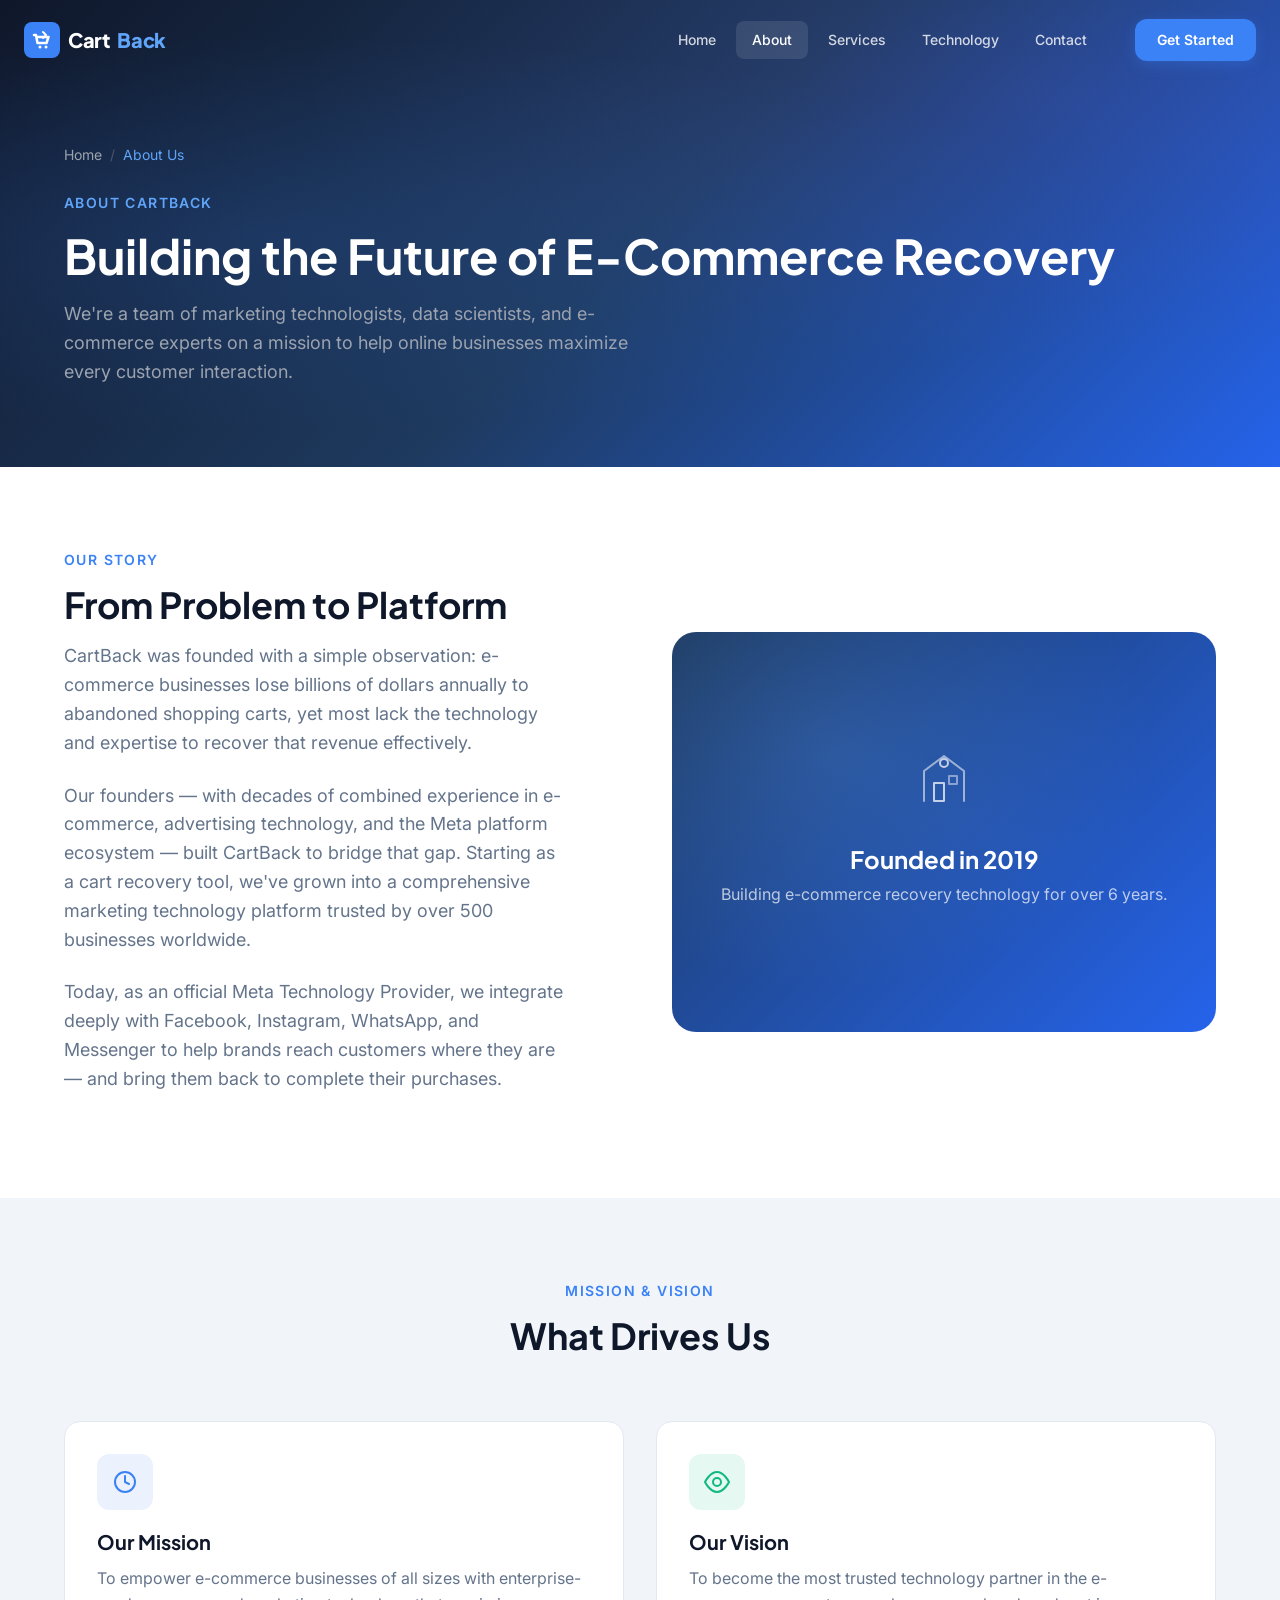
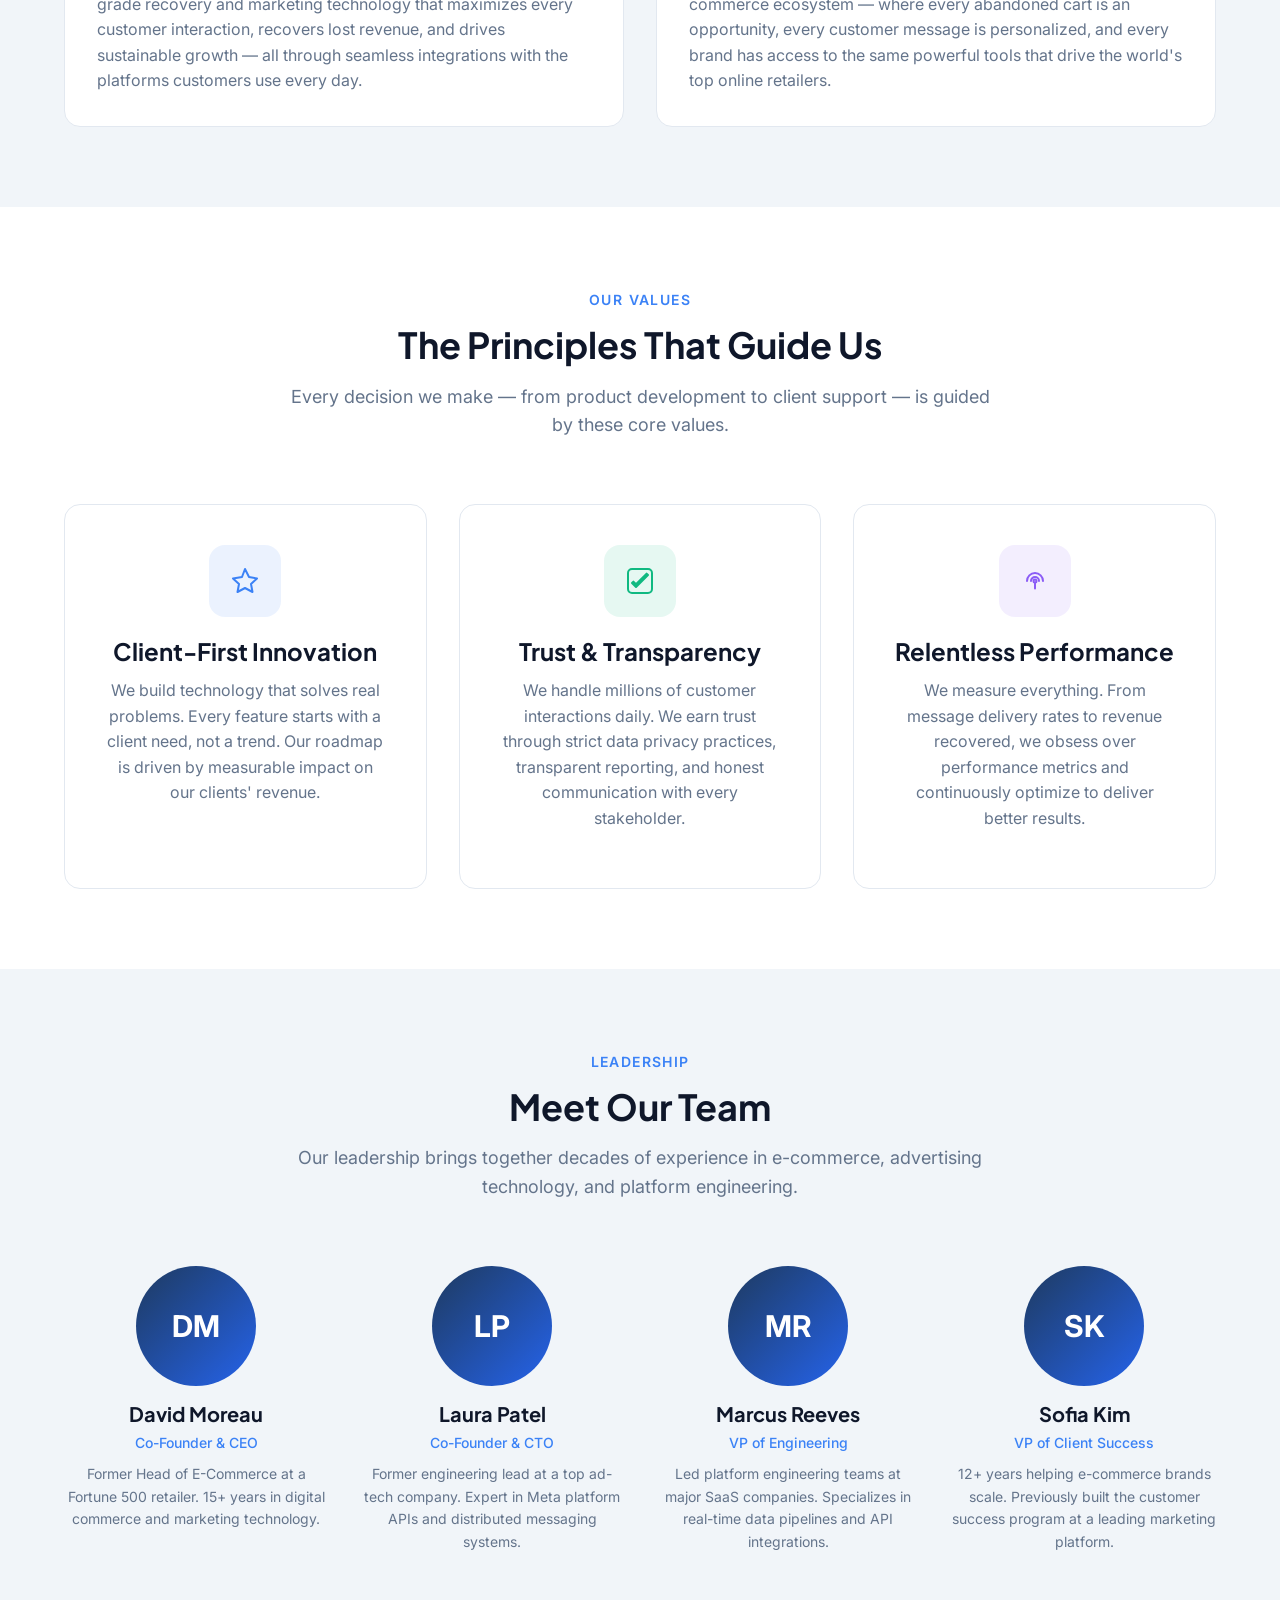
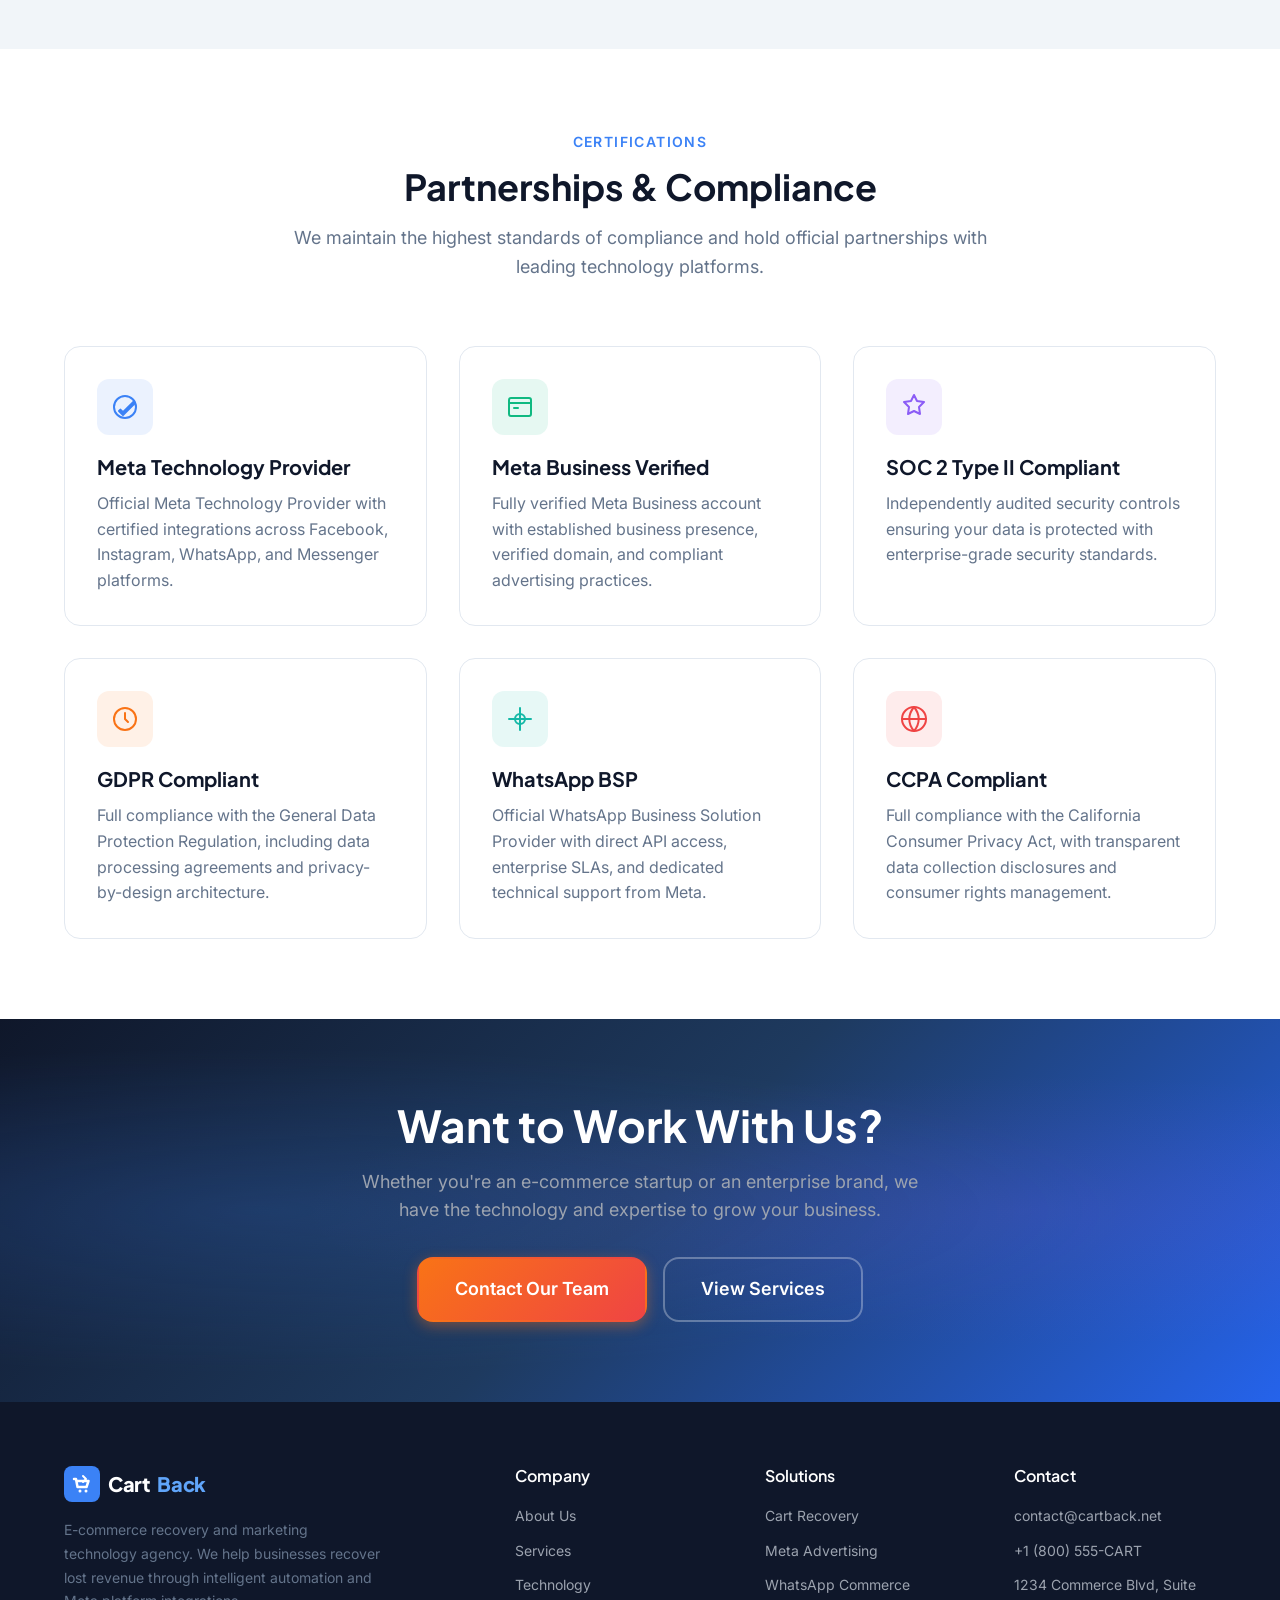
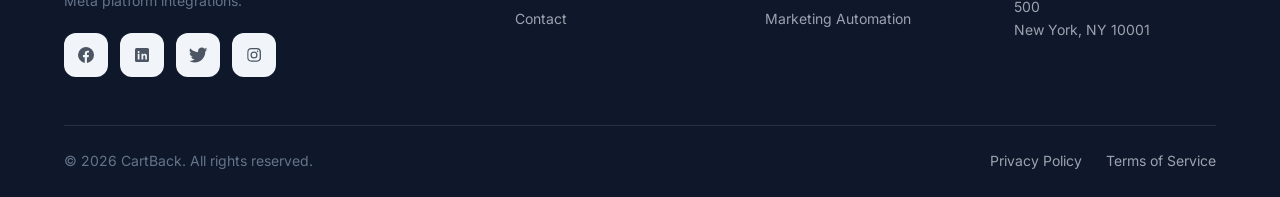
==== about.html @ 98583b8e "Initial commit: CartBack.net professional website Complete multi-page website built for Meta Busines" ====
<!DOCTYPE html>
<html lang="en">
<head>
  <meta charset="UTF-8">
  <meta name="viewport" content="width=device-width, initial-scale=1.0">
  <meta name="description" content="About CartBack — Learn about our mission, team, and values. We're a marketing technology agency dedicated to helping e-commerce businesses recover lost revenue and grow.">
  <meta name="keywords" content="CartBack, about us, e-commerce agency, marketing technology, company, team">
  <meta name="author" content="CartBack">

  <meta property="og:title" content="About CartBack — Our Mission & Team">
  <meta property="og:description" content="Learn about CartBack's mission to help e-commerce businesses recover lost revenue through intelligent technology.">
  <meta property="og:type" content="website">
  <meta property="og:url" content="https://cartback.net/about.html">

  <title>About Us — CartBack</title>

  <link rel="preconnect" href="https://fonts.googleapis.com">
  <link rel="preconnect" href="https://fonts.gstatic.com" crossorigin>
  <link href="https://fonts.googleapis.com/css2?family=Inter:wght@400;500;600;700;800&family=Plus+Jakarta+Sans:wght@600;700;800&display=swap" rel="stylesheet">
  <link rel="stylesheet" href="css/style.css">
</head>
<body>

  <!-- Header -->
  <header class="header" role="banner">
    <div class="header-inner">
      <a href="index.html" class="logo" aria-label="CartBack Home">
        <svg viewBox="0 0 36 36" fill="none" xmlns="http://www.w3.org/2000/svg">
          <rect width="36" height="36" rx="8" fill="#3b82f6"/>
          <path d="M10 13h2l1.5 8h9l2-6H14" stroke="#fff" stroke-width="2.5" stroke-linecap="round" stroke-linejoin="round"/>
          <circle cx="16" cy="25" r="1.5" fill="#fff"/>
          <circle cx="22" cy="25" r="1.5" fill="#fff"/>
          <path d="M19 10l3 3-3 3" stroke="#fff" stroke-width="2" stroke-linecap="round" stroke-linejoin="round"/>
        </svg>
        Cart<span class="highlight">Back</span>
      </a>
      <nav class="nav" role="navigation" aria-label="Main navigation">
        <div class="nav-links">
          <a href="index.html">Home</a>
          <a href="about.html" class="active">About</a>
          <a href="services.html">Services</a>
          <a href="technology.html">Technology</a>
          <a href="contact.html">Contact</a>
        </div>
        <div class="nav-cta">
          <a href="contact.html" class="btn btn-accent btn-sm">Get Started</a>
        </div>
      </nav>
      <button class="mobile-toggle" aria-label="Toggle menu" aria-expanded="false">
        <span></span><span></span><span></span>
      </button>
    </div>
    <div class="mobile-menu" role="navigation" aria-label="Mobile navigation">
      <a href="index.html">Home</a>
      <a href="about.html">About</a>
      <a href="services.html">Services</a>
      <a href="technology.html">Technology</a>
      <a href="contact.html">Contact</a>
      <a href="contact.html" class="btn btn-accent">Get Started</a>
    </div>
  </header>

  <!-- Page Hero -->
  <section class="page-hero">
    <div class="container">
      <div class="breadcrumb">
        <a href="index.html">Home</a>
        <span class="separator">/</span>
        <span class="current">About Us</span>
      </div>
      <span class="label">About CartBack</span>
      <h1>Building the Future of E-Commerce Recovery</h1>
      <p>We're a team of marketing technologists, data scientists, and e-commerce experts on a mission to help online businesses maximize every customer interaction.</p>
    </div>
  </section>

  <!-- Our Story -->
  <section class="section">
    <div class="container">
      <div class="feature-grid">
        <div class="feature-content fade-in-left">
          <span class="label">Our Story</span>
          <h2>From Problem to Platform</h2>
          <p>CartBack was founded with a simple observation: e-commerce businesses lose billions of dollars annually to abandoned shopping carts, yet most lack the technology and expertise to recover that revenue effectively.</p>
          <p>Our founders — with decades of combined experience in e-commerce, advertising technology, and the Meta platform ecosystem — built CartBack to bridge that gap. Starting as a cart recovery tool, we've grown into a comprehensive marketing technology platform trusted by over 500 businesses worldwide.</p>
          <p>Today, as an official Meta Technology Provider, we integrate deeply with Facebook, Instagram, WhatsApp, and Messenger to help brands reach customers where they are — and bring them back to complete their purchases.</p>
        </div>
        <div class="feature-image fade-in-right">
          <div class="feature-image-content">
            <svg viewBox="0 0 80 80" fill="none" stroke="currentColor" stroke-width="2" stroke-linecap="round" stroke-linejoin="round">
              <path d="M20 60V30l20-15 20 15v30" stroke="rgba(255,255,255,0.6)"/>
              <rect x="30" y="42" width="10" height="18" stroke="rgba(255,255,255,0.8)"/>
              <rect x="45" y="35" width="8" height="8" stroke="rgba(255,255,255,0.5)"/>
              <circle cx="40" cy="22" r="4" stroke="rgba(255,255,255,0.8)"/>
            </svg>
            <h3>Founded in 2019</h3>
            <p>Building e-commerce recovery technology for over 6 years.</p>
          </div>
        </div>
      </div>
    </div>
  </section>

  <!-- Mission & Vision -->
  <section class="section section-alt">
    <div class="container">
      <div class="section-header fade-in">
        <span class="label">Mission &amp; Vision</span>
        <h2>What Drives Us</h2>
      </div>
      <div class="grid grid-2">
        <div class="card fade-in">
          <div class="card-icon">
            <svg viewBox="0 0 28 28" fill="none" stroke="currentColor" stroke-width="2" stroke-linecap="round" stroke-linejoin="round"><circle cx="14" cy="14" r="10"/><path d="M14 8v6l4 2"/></svg>
          </div>
          <h3>Our Mission</h3>
          <p>To empower e-commerce businesses of all sizes with enterprise-grade recovery and marketing technology that maximizes every customer interaction, recovers lost revenue, and drives sustainable growth — all through seamless integrations with the platforms customers use every day.</p>
        </div>
        <div class="card fade-in">
          <div class="card-icon green">
            <svg viewBox="0 0 28 28" fill="none" stroke="currentColor" stroke-width="2" stroke-linecap="round" stroke-linejoin="round"><path d="M2 14s5-10 12-10 12 10 12 10-5 10-12 10S2 14 2 14z"/><circle cx="14" cy="14" r="4"/></svg>
          </div>
          <h3>Our Vision</h3>
          <p>To become the most trusted technology partner in the e-commerce ecosystem — where every abandoned cart is an opportunity, every customer message is personalized, and every brand has access to the same powerful tools that drive the world's top online retailers.</p>
        </div>
      </div>
    </div>
  </section>

  <!-- Our Values -->
  <section class="section">
    <div class="container">
      <div class="section-header fade-in">
        <span class="label">Our Values</span>
        <h2>The Principles That Guide Us</h2>
        <p>Every decision we make — from product development to client support — is guided by these core values.</p>
      </div>
      <div class="values-grid">
        <div class="value-card fade-in">
          <div class="value-icon blue">
            <svg width="32" height="32" viewBox="0 0 32 32" fill="none" stroke="currentColor" stroke-width="2" stroke-linecap="round" stroke-linejoin="round"><path d="M16 4l4 8 8 1.5-6 5.5 1.5 8L16 23l-7.5 4 1.5-8-6-5.5L13 12z"/></svg>
          </div>
          <h3>Client-First Innovation</h3>
          <p>We build technology that solves real problems. Every feature starts with a client need, not a trend. Our roadmap is driven by measurable impact on our clients' revenue.</p>
        </div>
        <div class="value-card fade-in">
          <div class="value-icon green">
            <svg width="32" height="32" viewBox="0 0 32 32" fill="none" stroke="currentColor" stroke-width="2" stroke-linecap="round" stroke-linejoin="round"><path d="M12 22l-4-4 1.4-1.4L12 19.2 22.6 8.6 24 10z"/><rect x="4" y="4" width="24" height="24" rx="4"/></svg>
          </div>
          <h3>Trust &amp; Transparency</h3>
          <p>We handle millions of customer interactions daily. We earn trust through strict data privacy practices, transparent reporting, and honest communication with every stakeholder.</p>
        </div>
        <div class="value-card fade-in">
          <div class="value-icon purple">
            <svg width="32" height="32" viewBox="0 0 32 32" fill="none" stroke="currentColor" stroke-width="2" stroke-linecap="round" stroke-linejoin="round"><path d="M8 16c0-4.4 3.6-8 8-8s8 3.6 8 8"/><path d="M12 16c0-2.2 1.8-4 4-4s4 1.8 4 4"/><circle cx="16" cy="16" r="1.5"/><path d="M16 17.5v6"/></svg>
          </div>
          <h3>Relentless Performance</h3>
          <p>We measure everything. From message delivery rates to revenue recovered, we obsess over performance metrics and continuously optimize to deliver better results.</p>
        </div>
      </div>
    </div>
  </section>

  <!-- Leadership Team -->
  <section class="section section-alt">
    <div class="container">
      <div class="section-header fade-in">
        <span class="label">Leadership</span>
        <h2>Meet Our Team</h2>
        <p>Our leadership brings together decades of experience in e-commerce, advertising technology, and platform engineering.</p>
      </div>
      <div class="team-grid">
        <div class="team-member fade-in">
          <div class="team-avatar">DM</div>
          <h4>David Moreau</h4>
          <span class="role">Co-Founder &amp; CEO</span>
          <p>Former Head of E-Commerce at a Fortune 500 retailer. 15+ years in digital commerce and marketing technology.</p>
        </div>
        <div class="team-member fade-in">
          <div class="team-avatar">LP</div>
          <h4>Laura Patel</h4>
          <span class="role">Co-Founder &amp; CTO</span>
          <p>Former engineering lead at a top ad-tech company. Expert in Meta platform APIs and distributed messaging systems.</p>
        </div>
        <div class="team-member fade-in">
          <div class="team-avatar">MR</div>
          <h4>Marcus Reeves</h4>
          <span class="role">VP of Engineering</span>
          <p>Led platform engineering teams at major SaaS companies. Specializes in real-time data pipelines and API integrations.</p>
        </div>
        <div class="team-member fade-in">
          <div class="team-avatar">SK</div>
          <h4>Sofia Kim</h4>
          <span class="role">VP of Client Success</span>
          <p>12+ years helping e-commerce brands scale. Previously built the customer success program at a leading marketing platform.</p>
        </div>
      </div>
    </div>
  </section>

  <!-- Certifications & Partnerships -->
  <section class="section">
    <div class="container">
      <div class="section-header fade-in">
        <span class="label">Certifications</span>
        <h2>Partnerships &amp; Compliance</h2>
        <p>We maintain the highest standards of compliance and hold official partnerships with leading technology platforms.</p>
      </div>
      <div class="grid grid-3">
        <div class="card fade-in">
          <div class="card-icon">
            <svg viewBox="0 0 28 28" fill="none" stroke="currentColor" stroke-width="2" stroke-linecap="round" stroke-linejoin="round"><path d="M12 22l-4-4 1.4-1.4L12 19.2 22.6 8.6 24 10z"/><circle cx="14" cy="14" r="11"/></svg>
          </div>
          <h3>Meta Technology Provider</h3>
          <p>Official Meta Technology Provider with certified integrations across Facebook, Instagram, WhatsApp, and Messenger platforms.</p>
        </div>
        <div class="card fade-in">
          <div class="card-icon green">
            <svg viewBox="0 0 28 28" fill="none" stroke="currentColor" stroke-width="2" stroke-linecap="round" stroke-linejoin="round"><rect x="3" y="5" width="22" height="18" rx="2"/><path d="M3 10h22"/><path d="M8 15h4"/></svg>
          </div>
          <h3>Meta Business Verified</h3>
          <p>Fully verified Meta Business account with established business presence, verified domain, and compliant advertising practices.</p>
        </div>
        <div class="card fade-in">
          <div class="card-icon purple">
            <svg viewBox="0 0 28 28" fill="none" stroke="currentColor" stroke-width="2" stroke-linecap="round" stroke-linejoin="round"><path d="M14 2l3 6 7 1-5 5 1 7-6-3-6 3 1-7-5-5 7-1z"/></svg>
          </div>
          <h3>SOC 2 Type II Compliant</h3>
          <p>Independently audited security controls ensuring your data is protected with enterprise-grade security standards.</p>
        </div>
        <div class="card fade-in">
          <div class="card-icon orange">
            <svg viewBox="0 0 28 28" fill="none" stroke="currentColor" stroke-width="2" stroke-linecap="round" stroke-linejoin="round"><circle cx="14" cy="14" r="11"/><path d="M14 8v6l3 3"/></svg>
          </div>
          <h3>GDPR Compliant</h3>
          <p>Full compliance with the General Data Protection Regulation, including data processing agreements and privacy-by-design architecture.</p>
        </div>
        <div class="card fade-in">
          <div class="card-icon teal">
            <svg viewBox="0 0 28 28" fill="none" stroke="currentColor" stroke-width="2" stroke-linecap="round" stroke-linejoin="round"><path d="M14 3v22"/><path d="M3 14h22"/><circle cx="14" cy="14" r="5"/></svg>
          </div>
          <h3>WhatsApp BSP</h3>
          <p>Official WhatsApp Business Solution Provider with direct API access, enterprise SLAs, and dedicated technical support from Meta.</p>
        </div>
        <div class="card fade-in">
          <div class="card-icon red">
            <svg viewBox="0 0 28 28" fill="none" stroke="currentColor" stroke-width="2" stroke-linecap="round" stroke-linejoin="round"><path d="M14 2C7.37 2 2 7.37 2 14s5.37 12 12 12 12-5.37 12-12S20.63 2 14 2z"/><path d="M2 14h24"/><path d="M14 2c3 3.5 4.7 7.6 4.7 12S17 22.5 14 26c-3-3.5-4.7-7.6-4.7-12S11 5.5 14 2z"/></svg>
          </div>
          <h3>CCPA Compliant</h3>
          <p>Full compliance with the California Consumer Privacy Act, with transparent data collection disclosures and consumer rights management.</p>
        </div>
      </div>
    </div>
  </section>

  <!-- CTA -->
  <section class="cta-section">
    <div class="container">
      <div class="cta-content fade-in">
        <h2>Want to Work With Us?</h2>
        <p>Whether you're an e-commerce startup or an enterprise brand, we have the technology and expertise to grow your business.</p>
        <div class="cta-buttons">
          <a href="contact.html" class="btn btn-cta btn-lg">Contact Our Team</a>
          <a href="services.html" class="btn btn-outline btn-lg">View Services</a>
        </div>
      </div>
    </div>
  </section>

  <!-- Footer -->
  <footer class="footer" role="contentinfo">
    <div class="container">
      <div class="footer-grid">
        <div class="footer-brand">
          <a href="index.html" class="logo">
            <svg viewBox="0 0 36 36" fill="none"><rect width="36" height="36" rx="8" fill="#3b82f6"/><path d="M10 13h2l1.5 8h9l2-6H14" stroke="#fff" stroke-width="2.5" stroke-linecap="round" stroke-linejoin="round"/><circle cx="16" cy="25" r="1.5" fill="#fff"/><circle cx="22" cy="25" r="1.5" fill="#fff"/><path d="M19 10l3 3-3 3" stroke="#fff" stroke-width="2" stroke-linecap="round" stroke-linejoin="round"/></svg>
            Cart<span class="highlight">Back</span>
          </a>
          <p>E-commerce recovery and marketing technology agency. We help businesses recover lost revenue through intelligent automation and Meta platform integrations.</p>
          <div class="social-links">
            <a href="#" class="social-link" aria-label="Facebook"><svg viewBox="0 0 20 20" fill="currentColor"><path d="M18 10a8 8 0 10-9.25 7.9v-5.59H6.96V10h1.79V8.41c0-1.77 1.05-2.74 2.66-2.74.77 0 1.58.14 1.58.14v1.74h-.89c-.88 0-1.15.54-1.15 1.1V10h1.96l-.31 2.31h-1.65v5.59A8 8 0 0018 10z"/></svg></a>
            <a href="#" class="social-link" aria-label="LinkedIn"><svg viewBox="0 0 20 20" fill="currentColor"><path d="M15.5 3h-11A1.5 1.5 0 003 4.5v11A1.5 1.5 0 004.5 17h11a1.5 1.5 0 001.5-1.5v-11A1.5 1.5 0 0015.5 3zM7.5 14.5H5.75V8.75H7.5v5.75zM6.625 7.875a1 1 0 110-2 1 1 0 010 2zm8.375 6.625H13.25v-2.8c0-.67-.013-1.53-.938-1.53-.938 0-1.08.73-1.08 1.48v2.85H9.5V8.75h1.67v.79h.023c.233-.44.8-.9 1.645-.9 1.76 0 2.085 1.16 2.085 2.66v3.2z"/></svg></a>
            <a href="#" class="social-link" aria-label="Twitter"><svg viewBox="0 0 20 20" fill="currentColor"><path d="M17.316 6.246c.008.162.008.326.008.488 0 4.99-3.797 10.742-10.742 10.742A10.68 10.68 0 011 15.837a7.82 7.82 0 00.912.047 7.57 7.57 0 004.69-1.615 3.784 3.784 0 01-3.532-2.622 4.77 4.77 0 00.713.058 3.99 3.99 0 00.994-.129A3.78 3.78 0 011.74 7.86v-.047a3.8 3.8 0 001.71.476A3.784 3.784 0 012.28 3.24a10.733 10.733 0 007.789 3.95 4.264 4.264 0 01-.098-.866 3.78 3.78 0 016.54-2.584 7.44 7.44 0 002.396-.916 3.77 3.77 0 01-1.662 2.088 7.57 7.57 0 002.17-.586 8.12 8.12 0 01-1.888 1.953z"/></svg></a>
            <a href="#" class="social-link" aria-label="Instagram"><svg viewBox="0 0 20 20" fill="currentColor"><path d="M10 6.5a3.5 3.5 0 100 7 3.5 3.5 0 000-7zm0 5.77A2.27 2.27 0 1112.27 10 2.27 2.27 0 0110 12.27zm4.45-5.91a.82.82 0 11-.82-.82.82.82 0 01.82.82zM16.94 7a4.07 4.07 0 00-1.04-2.9A4.1 4.1 0 0013 3.06c-1.14-.065-4.56-.065-5.7 0A4.09 4.09 0 004.4 4.1 4.09 4.09 0 003.36 7c-.065 1.14-.065 4.56 0 5.7a4.07 4.07 0 001.04 2.9 4.11 4.11 0 002.9 1.04c1.14.065 4.56.065 5.7 0a4.07 4.07 0 002.9-1.04A4.1 4.1 0 0016.94 12.7c.065-1.14.065-4.56 0-5.7zM15.36 13.93a2.31 2.31 0 01-1.3 1.3c-.9.36-3.04.27-4.04.27s-3.14.08-4.04-.27a2.31 2.31 0 01-1.3-1.3c-.36-.9-.27-3.04-.27-4.04s-.08-3.14.27-4.04a2.31 2.31 0 011.3-1.3c.9-.36 3.04-.27 4.04-.27s3.14-.08 4.04.27a2.31 2.31 0 011.3 1.3c.36.9.27 3.04.27 4.04s.09 3.14-.27 4.04z"/></svg></a>
          </div>
        </div>
        <div class="footer-column">
          <h4>Company</h4>
          <div class="footer-links">
            <a href="about.html">About Us</a>
            <a href="services.html">Services</a>
            <a href="technology.html">Technology</a>
            <a href="contact.html">Contact</a>
          </div>
        </div>
        <div class="footer-column">
          <h4>Solutions</h4>
          <div class="footer-links">
            <a href="services.html">Cart Recovery</a>
            <a href="services.html">Meta Advertising</a>
            <a href="services.html">WhatsApp Commerce</a>
            <a href="services.html">Marketing Automation</a>
          </div>
        </div>
        <div class="footer-column">
          <h4>Contact</h4>
          <div class="footer-links">
            <a href="mailto:contact@cartback.net">contact@cartback.net</a>
            <a href="tel:+18005557278">+1 (800) 555-CART</a>
            <a>1234 Commerce Blvd, Suite 500<br>New York, NY 10001</a>
          </div>
        </div>
      </div>
      <div class="footer-bottom">
        <p>&copy; 2026 CartBack. All rights reserved.</p>
        <div class="footer-legal">
          <a href="privacy-policy.html">Privacy Policy</a>
          <a href="terms-of-service.html">Terms of Service</a>
        </div>
      </div>
    </div>
  </footer>

  <script src="js/main.js"></script>
</body>
</html>
---- css/style.css ----
/* ============================================
   CartBack.net — Design System & Styles
   ============================================ */

/* --- CSS Custom Properties --- */
:root {
  /* Colors */
  --color-primary: #1e3a5f;
  --color-primary-dark: #0f1f38;
  --color-primary-light: #2563eb;
  --color-accent: #3b82f6;
  --color-accent-light: #60a5fa;
  --color-secondary: #10b981;
  --color-secondary-dark: #059669;
  --color-cta: #f97316;
  --color-cta-hover: #ea580c;
  --color-dark: #0f172a;
  --color-dark-alt: #1e293b;
  --color-gray-900: #111827;
  --color-gray-800: #1f2937;
  --color-gray-700: #374151;
  --color-gray-600: #4b5563;
  --color-gray-500: #6b7280;
  --color-gray-400: #9ca3af;
  --color-gray-300: #d1d5db;
  --color-gray-200: #e5e7eb;
  --color-gray-100: #f3f4f6;
  --color-gray-50: #f9fafb;
  --color-white: #ffffff;
  --color-bg: #ffffff;
  --color-bg-alt: #f1f5f9;
  --color-bg-dark: #0f172a;
  --color-text: #1e293b;
  --color-text-light: #64748b;
  --color-text-white: #f8fafc;
  --color-border: #e2e8f0;

  /* Gradients */
  --gradient-primary: linear-gradient(135deg, #1e3a5f 0%, #2563eb 100%);
  --gradient-accent: linear-gradient(135deg, #3b82f6 0%, #8b5cf6 100%);
  --gradient-dark: linear-gradient(135deg, #0f172a 0%, #1e3a5f 100%);
  --gradient-cta: linear-gradient(135deg, #f97316 0%, #ef4444 100%);
  --gradient-hero: linear-gradient(135deg, #0f172a 0%, #1e3a5f 50%, #2563eb 100%);

  /* Typography */
  --font-primary: 'Inter', -apple-system, BlinkMacSystemFont, 'Segoe UI', sans-serif;
  --font-heading: 'Plus Jakarta Sans', 'Inter', -apple-system, sans-serif;
  --font-mono: 'JetBrains Mono', 'Fira Code', monospace;

  /* Font sizes */
  --text-xs: 0.75rem;
  --text-sm: 0.875rem;
  --text-base: 1rem;
  --text-lg: 1.125rem;
  --text-xl: 1.25rem;
  --text-2xl: 1.5rem;
  --text-3xl: 1.875rem;
  --text-4xl: 2.25rem;
  --text-5xl: 3rem;
  --text-6xl: 3.75rem;

  /* Spacing */
  --space-1: 0.25rem;
  --space-2: 0.5rem;
  --space-3: 0.75rem;
  --space-4: 1rem;
  --space-5: 1.25rem;
  --space-6: 1.5rem;
  --space-8: 2rem;
  --space-10: 2.5rem;
  --space-12: 3rem;
  --space-16: 4rem;
  --space-20: 5rem;
  --space-24: 6rem;

  /* Border Radius */
  --radius-sm: 0.375rem;
  --radius-md: 0.5rem;
  --radius-lg: 0.75rem;
  --radius-xl: 1rem;
  --radius-2xl: 1.5rem;
  --radius-full: 9999px;

  /* Shadows */
  --shadow-sm: 0 1px 2px rgba(0, 0, 0, 0.05);
  --shadow-md: 0 4px 6px -1px rgba(0, 0, 0, 0.1), 0 2px 4px -2px rgba(0, 0, 0, 0.1);
  --shadow-lg: 0 10px 15px -3px rgba(0, 0, 0, 0.1), 0 4px 6px -4px rgba(0, 0, 0, 0.1);
  --shadow-xl: 0 20px 25px -5px rgba(0, 0, 0, 0.1), 0 8px 10px -6px rgba(0, 0, 0, 0.1);
  --shadow-2xl: 0 25px 50px -12px rgba(0, 0, 0, 0.25);
  --shadow-card: 0 4px 24px rgba(0, 0, 0, 0.08);
  --shadow-card-hover: 0 12px 40px rgba(0, 0, 0, 0.15);

  /* Transitions */
  --transition-fast: 150ms ease;
  --transition-base: 250ms ease;
  --transition-slow: 350ms ease;
  --transition-smooth: 500ms cubic-bezier(0.4, 0, 0.2, 1);

  /* Layout */
  --container-max: 1200px;
  --container-wide: 1400px;
  --header-height: 80px;
}

/* --- Reset & Base --- */
*,
*::before,
*::after {
  margin: 0;
  padding: 0;
  box-sizing: border-box;
}

html {
  scroll-behavior: smooth;
  scroll-padding-top: var(--header-height);
  -webkit-text-size-adjust: 100%;
}

body {
  font-family: var(--font-primary);
  font-size: var(--text-base);
  line-height: 1.6;
  color: var(--color-text);
  background-color: var(--color-bg);
  -webkit-font-smoothing: antialiased;
  -moz-osx-font-smoothing: grayscale;
  overflow-x: hidden;
}

img {
  max-width: 100%;
  height: auto;
  display: block;
}

a {
  color: var(--color-accent);
  text-decoration: none;
  transition: color var(--transition-fast);
}

a:hover {
  color: var(--color-primary-light);
}

ul, ol {
  list-style: none;
}

button {
  font-family: inherit;
  cursor: pointer;
  border: none;
  background: none;
}

input, textarea, select {
  font-family: inherit;
  font-size: inherit;
}

h1, h2, h3, h4, h5, h6 {
  font-family: var(--font-heading);
  font-weight: 700;
  line-height: 1.2;
  color: var(--color-dark);
}

h1 { font-size: var(--text-5xl); }
h2 { font-size: var(--text-4xl); }
h3 { font-size: var(--text-2xl); }
h4 { font-size: var(--text-xl); }
h5 { font-size: var(--text-lg); }

p {
  margin-bottom: var(--space-4);
  color: var(--color-text-light);
}

/* --- Layout --- */
.container {
  width: 100%;
  max-width: var(--container-max);
  margin: 0 auto;
  padding: 0 var(--space-6);
}

.container-wide {
  max-width: var(--container-wide);
  margin: 0 auto;
  padding: 0 var(--space-6);
}

.section {
  padding: var(--space-20) 0;
}

.section-lg {
  padding: var(--space-24) 0;
}

.section-dark {
  background: var(--color-bg-dark);
  color: var(--color-text-white);
}

.section-dark h2,
.section-dark h3,
.section-dark h4 {
  color: var(--color-white);
}

.section-dark p {
  color: var(--color-gray-400);
}

.section-alt {
  background: var(--color-bg-alt);
}

.section-header {
  text-align: center;
  max-width: 700px;
  margin: 0 auto var(--space-16);
}

.section-header .label {
  display: inline-block;
  font-size: var(--text-sm);
  font-weight: 600;
  text-transform: uppercase;
  letter-spacing: 0.1em;
  color: var(--color-accent);
  margin-bottom: var(--space-3);
}

.section-header h2 {
  margin-bottom: var(--space-4);
}

.section-header p {
  font-size: var(--text-lg);
}

.grid {
  display: grid;
  gap: var(--space-8);
}

.grid-2 { grid-template-columns: repeat(2, 1fr); }
.grid-3 { grid-template-columns: repeat(3, 1fr); }
.grid-4 { grid-template-columns: repeat(4, 1fr); }

.flex {
  display: flex;
}

.flex-center {
  display: flex;
  align-items: center;
  justify-content: center;
}

.flex-between {
  display: flex;
  align-items: center;
  justify-content: space-between;
}

.text-center { text-align: center; }

/* --- Buttons --- */
.btn {
  display: inline-flex;
  align-items: center;
  justify-content: center;
  gap: var(--space-2);
  padding: 0.75rem 1.75rem;
  font-size: var(--text-base);
  font-weight: 600;
  border-radius: var(--radius-lg);
  transition: all var(--transition-base);
  cursor: pointer;
  border: 2px solid transparent;
  text-decoration: none;
  white-space: nowrap;
}

.btn-primary {
  background: var(--gradient-primary);
  color: var(--color-white);
  box-shadow: 0 4px 14px rgba(37, 99, 235, 0.4);
}

.btn-primary:hover {
  transform: translateY(-2px);
  box-shadow: 0 6px 20px rgba(37, 99, 235, 0.5);
  color: var(--color-white);
}

.btn-accent {
  background: var(--color-accent);
  color: var(--color-white);
  box-shadow: 0 4px 14px rgba(59, 130, 246, 0.3);
}

.btn-accent:hover {
  background: var(--color-primary-light);
  transform: translateY(-2px);
  box-shadow: 0 6px 20px rgba(59, 130, 246, 0.4);
  color: var(--color-white);
}

.btn-cta {
  background: var(--gradient-cta);
  color: var(--color-white);
  box-shadow: 0 4px 14px rgba(249, 115, 22, 0.4);
}

.btn-cta:hover {
  transform: translateY(-2px);
  box-shadow: 0 6px 20px rgba(249, 115, 22, 0.5);
  color: var(--color-white);
}

.btn-outline {
  background: transparent;
  color: var(--color-white);
  border-color: rgba(255, 255, 255, 0.3);
}

.btn-outline:hover {
  background: rgba(255, 255, 255, 0.1);
  border-color: var(--color-white);
  color: var(--color-white);
}

.btn-outline-dark {
  background: transparent;
  color: var(--color-primary);
  border-color: var(--color-primary);
}

.btn-outline-dark:hover {
  background: var(--color-primary);
  color: var(--color-white);
}

.btn-white {
  background: var(--color-white);
  color: var(--color-primary);
}

.btn-white:hover {
  transform: translateY(-2px);
  box-shadow: 0 6px 20px rgba(0, 0, 0, 0.15);
  color: var(--color-primary);
}

.btn-lg {
  padding: 1rem 2.25rem;
  font-size: var(--text-lg);
  border-radius: var(--radius-xl);
}

.btn-sm {
  padding: 0.5rem 1.25rem;
  font-size: var(--text-sm);
}

.btn-icon {
  width: 20px;
  height: 20px;
}

/* --- Header & Navigation --- */
.header {
  position: fixed;
  top: 0;
  left: 0;
  right: 0;
  height: var(--header-height);
  z-index: 1000;
  transition: all var(--transition-slow);
  background: transparent;
}

.header.scrolled {
  background: rgba(15, 23, 42, 0.95);
  backdrop-filter: blur(20px);
  -webkit-backdrop-filter: blur(20px);
  box-shadow: 0 4px 30px rgba(0, 0, 0, 0.1);
}

.header-inner {
  display: flex;
  align-items: center;
  justify-content: space-between;
  height: 100%;
  max-width: var(--container-wide);
  margin: 0 auto;
  padding: 0 var(--space-6);
}

.logo {
  display: flex;
  align-items: center;
  gap: var(--space-2);
  font-family: var(--font-heading);
  font-size: var(--text-xl);
  font-weight: 800;
  color: var(--color-white);
  text-decoration: none;
  letter-spacing: -0.02em;
}

.logo svg {
  width: 36px;
  height: 36px;
}

.logo span.highlight {
  color: var(--color-accent-light);
}

.nav {
  display: flex;
  align-items: center;
  gap: var(--space-8);
}

.nav-links {
  display: flex;
  align-items: center;
  gap: var(--space-1);
}

.nav-links a {
  color: rgba(255, 255, 255, 0.8);
  font-size: var(--text-sm);
  font-weight: 500;
  padding: var(--space-2) var(--space-4);
  border-radius: var(--radius-md);
  transition: all var(--transition-fast);
  text-decoration: none;
}

.nav-links a:hover,
.nav-links a.active {
  color: var(--color-white);
  background: rgba(255, 255, 255, 0.1);
}

.nav-cta {
  display: flex;
  align-items: center;
  gap: var(--space-3);
}

/* Mobile Menu */
.mobile-toggle {
  display: none;
  flex-direction: column;
  gap: 5px;
  padding: var(--space-2);
  cursor: pointer;
  z-index: 1001;
}

.mobile-toggle span {
  display: block;
  width: 24px;
  height: 2px;
  background: var(--color-white);
  border-radius: 2px;
  transition: all var(--transition-base);
}

.mobile-toggle.active span:nth-child(1) {
  transform: rotate(45deg) translate(5px, 5px);
}

.mobile-toggle.active span:nth-child(2) {
  opacity: 0;
}

.mobile-toggle.active span:nth-child(3) {
  transform: rotate(-45deg) translate(5px, -5px);
}

.mobile-menu {
  display: none;
  position: fixed;
  top: 0;
  left: 0;
  right: 0;
  bottom: 0;
  background: var(--color-dark);
  z-index: 999;
  padding: calc(var(--header-height) + var(--space-8)) var(--space-6) var(--space-8);
  flex-direction: column;
  gap: var(--space-2);
  overflow-y: auto;
}

.mobile-menu.active {
  display: flex;
}

.mobile-menu a {
  display: block;
  color: var(--color-white);
  font-size: var(--text-xl);
  font-weight: 500;
  padding: var(--space-4) 0;
  border-bottom: 1px solid rgba(255, 255, 255, 0.1);
  text-decoration: none;
}

.mobile-menu .btn {
  margin-top: var(--space-4);
  text-align: center;
}

/* --- Hero Section --- */
.hero {
  position: relative;
  min-height: 100vh;
  display: flex;
  align-items: center;
  background: var(--gradient-hero);
  overflow: hidden;
  padding-top: var(--header-height);
}

.hero::before {
  content: '';
  position: absolute;
  top: 0;
  left: 0;
  right: 0;
  bottom: 0;
  background:
    radial-gradient(ellipse at 20% 50%, rgba(59, 130, 246, 0.15) 0%, transparent 60%),
    radial-gradient(ellipse at 80% 20%, rgba(139, 92, 246, 0.1) 0%, transparent 50%),
    radial-gradient(ellipse at 60% 80%, rgba(16, 185, 129, 0.08) 0%, transparent 50%);
  pointer-events: none;
}

.hero-grid-bg {
  position: absolute;
  top: 0;
  left: 0;
  right: 0;
  bottom: 0;
  background-image:
    linear-gradient(rgba(255,255,255,0.03) 1px, transparent 1px),
    linear-gradient(90deg, rgba(255,255,255,0.03) 1px, transparent 1px);
  background-size: 60px 60px;
  pointer-events: none;
}

.hero .container {
  position: relative;
  z-index: 2;
}

.hero-content {
  max-width: 720px;
}

.hero-badge {
  display: inline-flex;
  align-items: center;
  gap: var(--space-2);
  padding: var(--space-2) var(--space-4);
  background: rgba(59, 130, 246, 0.15);
  border: 1px solid rgba(59, 130, 246, 0.3);
  border-radius: var(--radius-full);
  font-size: var(--text-sm);
  font-weight: 500;
  color: var(--color-accent-light);
  margin-bottom: var(--space-6);
}

.hero-badge svg {
  width: 16px;
  height: 16px;
}

.hero h1 {
  color: var(--color-white);
  font-size: clamp(2.5rem, 5vw, 4rem);
  line-height: 1.1;
  margin-bottom: var(--space-6);
  letter-spacing: -0.03em;
}

.hero h1 .gradient-text {
  background: linear-gradient(135deg, #60a5fa, #a78bfa, #34d399);
  -webkit-background-clip: text;
  -webkit-text-fill-color: transparent;
  background-clip: text;
}

.hero p {
  font-size: var(--text-xl);
  color: var(--color-gray-400);
  margin-bottom: var(--space-8);
  max-width: 560px;
  line-height: 1.7;
}

.hero-buttons {
  display: flex;
  gap: var(--space-4);
  margin-bottom: var(--space-12);
  flex-wrap: wrap;
}

.hero-stats {
  display: flex;
  gap: var(--space-12);
  padding-top: var(--space-8);
  border-top: 1px solid rgba(255, 255, 255, 0.1);
}

.hero-stat {
  text-align: left;
}

.hero-stat .number {
  display: block;
  font-family: var(--font-heading);
  font-size: var(--text-3xl);
  font-weight: 800;
  color: var(--color-white);
  line-height: 1;
  margin-bottom: var(--space-1);
}

.hero-stat .label {
  font-size: var(--text-sm);
  color: var(--color-gray-400);
}

/* --- Page Hero (inner pages) --- */
.page-hero {
  background: var(--gradient-hero);
  padding: calc(var(--header-height) + var(--space-16)) 0 var(--space-16);
  position: relative;
  overflow: hidden;
}

.page-hero::before {
  content: '';
  position: absolute;
  top: 0;
  left: 0;
  right: 0;
  bottom: 0;
  background:
    radial-gradient(ellipse at 20% 50%, rgba(59, 130, 246, 0.15) 0%, transparent 60%),
    radial-gradient(ellipse at 80% 20%, rgba(139, 92, 246, 0.1) 0%, transparent 50%);
  pointer-events: none;
}

.page-hero .container {
  position: relative;
  z-index: 2;
}

.page-hero .label {
  display: inline-block;
  font-size: var(--text-sm);
  font-weight: 600;
  text-transform: uppercase;
  letter-spacing: 0.1em;
  color: var(--color-accent-light);
  margin-bottom: var(--space-3);
}

.page-hero h1 {
  color: var(--color-white);
  font-size: clamp(2rem, 4vw, 3rem);
  margin-bottom: var(--space-4);
}

.page-hero p {
  font-size: var(--text-lg);
  color: var(--color-gray-400);
  max-width: 600px;
}

.breadcrumb {
  display: flex;
  align-items: center;
  gap: var(--space-2);
  margin-bottom: var(--space-6);
  font-size: var(--text-sm);
}

.breadcrumb a {
  color: var(--color-gray-400);
}

.breadcrumb a:hover {
  color: var(--color-white);
}

.breadcrumb .separator {
  color: var(--color-gray-600);
}

.breadcrumb .current {
  color: var(--color-accent-light);
}

/* --- Partner / Trust Bar --- */
.trust-bar {
  padding: var(--space-12) 0;
  background: var(--color-bg-alt);
  border-bottom: 1px solid var(--color-border);
}

.trust-bar p {
  text-align: center;
  font-size: var(--text-sm);
  font-weight: 500;
  text-transform: uppercase;
  letter-spacing: 0.1em;
  color: var(--color-gray-500);
  margin-bottom: var(--space-8);
}

.trust-logos {
  display: flex;
  align-items: center;
  justify-content: center;
  gap: var(--space-12);
  flex-wrap: wrap;
}

.trust-logo {
  display: flex;
  align-items: center;
  gap: var(--space-2);
  font-size: var(--text-lg);
  font-weight: 700;
  color: var(--color-gray-400);
  opacity: 0.6;
  transition: opacity var(--transition-base);
}

.trust-logo:hover {
  opacity: 1;
}

.trust-logo svg {
  width: 32px;
  height: 32px;
}

/* --- Cards --- */
.card {
  background: var(--color-white);
  border-radius: var(--radius-xl);
  padding: var(--space-8);
  border: 1px solid var(--color-border);
  transition: all var(--transition-smooth);
}

.card:hover {
  transform: translateY(-4px);
  box-shadow: var(--shadow-card-hover);
  border-color: transparent;
}

.card-icon {
  display: flex;
  align-items: center;
  justify-content: center;
  width: 56px;
  height: 56px;
  border-radius: var(--radius-lg);
  margin-bottom: var(--space-5);
  background: rgba(59, 130, 246, 0.1);
  color: var(--color-accent);
}

.card-icon svg {
  width: 28px;
  height: 28px;
}

.card-icon.green {
  background: rgba(16, 185, 129, 0.1);
  color: var(--color-secondary);
}

.card-icon.orange {
  background: rgba(249, 115, 22, 0.1);
  color: var(--color-cta);
}

.card-icon.purple {
  background: rgba(139, 92, 246, 0.1);
  color: #8b5cf6;
}

.card-icon.red {
  background: rgba(239, 68, 68, 0.1);
  color: #ef4444;
}

.card-icon.teal {
  background: rgba(20, 184, 166, 0.1);
  color: #14b8a6;
}

.card h3 {
  margin-bottom: var(--space-3);
  font-size: var(--text-xl);
}

.card p {
  font-size: var(--text-base);
  margin-bottom: 0;
}

.card-dark {
  background: var(--color-dark-alt);
  border-color: rgba(255, 255, 255, 0.1);
}

.card-dark h3 {
  color: var(--color-white);
}

.card-dark p {
  color: var(--color-gray-400);
}

/* --- Stats Section --- */
.stats-section {
  background: var(--gradient-dark);
  padding: var(--space-16) 0;
}

.stats-grid {
  display: grid;
  grid-template-columns: repeat(4, 1fr);
  gap: var(--space-8);
}

.stat-item {
  text-align: center;
}

.stat-number {
  display: block;
  font-family: var(--font-heading);
  font-size: var(--text-5xl);
  font-weight: 800;
  color: var(--color-white);
  line-height: 1;
  margin-bottom: var(--space-2);
}

.stat-number .accent {
  color: var(--color-accent-light);
}

.stat-label {
  font-size: var(--text-base);
  color: var(--color-gray-400);
}

/* --- Features / How It Works --- */
.feature-grid {
  display: grid;
  grid-template-columns: repeat(2, 1fr);
  gap: var(--space-16);
  align-items: center;
}

.feature-content {
  max-width: 500px;
}

.feature-content .label {
  display: inline-block;
  font-size: var(--text-sm);
  font-weight: 600;
  text-transform: uppercase;
  letter-spacing: 0.1em;
  color: var(--color-accent);
  margin-bottom: var(--space-3);
}

.feature-content h2 {
  margin-bottom: var(--space-4);
}

.feature-content p {
  font-size: var(--text-lg);
  margin-bottom: var(--space-6);
}

.feature-list {
  display: flex;
  flex-direction: column;
  gap: var(--space-4);
}

.feature-list-item {
  display: flex;
  gap: var(--space-3);
  align-items: flex-start;
}

.feature-list-item svg {
  width: 24px;
  height: 24px;
  color: var(--color-secondary);
  flex-shrink: 0;
  margin-top: 2px;
}

.feature-list-item span {
  font-size: var(--text-base);
  color: var(--color-text-light);
}

.feature-image {
  position: relative;
  background: var(--gradient-primary);
  border-radius: var(--radius-2xl);
  padding: var(--space-8);
  min-height: 400px;
  display: flex;
  align-items: center;
  justify-content: center;
  overflow: hidden;
}

.feature-image::before {
  content: '';
  position: absolute;
  top: 0;
  left: 0;
  right: 0;
  bottom: 0;
  background:
    radial-gradient(ellipse at 30% 30%, rgba(96, 165, 250, 0.2) 0%, transparent 60%);
  pointer-events: none;
}

.feature-image-content {
  position: relative;
  z-index: 1;
  text-align: center;
  color: var(--color-white);
}

.feature-image-content svg {
  width: 80px;
  height: 80px;
  margin-bottom: var(--space-4);
  opacity: 0.9;
}

.feature-image-content h3 {
  color: var(--color-white);
  font-size: var(--text-2xl);
  margin-bottom: var(--space-2);
}

.feature-image-content p {
  color: rgba(255, 255, 255, 0.7);
  font-size: var(--text-base);
}

/* --- Testimonials --- */
.testimonials-grid {
  display: grid;
  grid-template-columns: repeat(3, 1fr);
  gap: var(--space-8);
}

.testimonial-card {
  background: var(--color-white);
  border-radius: var(--radius-xl);
  padding: var(--space-8);
  border: 1px solid var(--color-border);
  transition: all var(--transition-smooth);
}

.testimonial-card:hover {
  box-shadow: var(--shadow-card-hover);
  border-color: transparent;
}

.testimonial-stars {
  display: flex;
  gap: 2px;
  margin-bottom: var(--space-4);
  color: #fbbf24;
}

.testimonial-stars svg {
  width: 18px;
  height: 18px;
  fill: currentColor;
}

.testimonial-text {
  font-size: var(--text-base);
  color: var(--color-text);
  line-height: 1.7;
  margin-bottom: var(--space-6);
  font-style: italic;
}

.testimonial-author {
  display: flex;
  align-items: center;
  gap: var(--space-3);
}

.testimonial-avatar {
  width: 48px;
  height: 48px;
  border-radius: var(--radius-full);
  background: var(--gradient-accent);
  display: flex;
  align-items: center;
  justify-content: center;
  color: var(--color-white);
  font-weight: 700;
  font-size: var(--text-lg);
}

.testimonial-info .name {
  font-weight: 600;
  color: var(--color-dark);
  font-size: var(--text-base);
}

.testimonial-info .role {
  font-size: var(--text-sm);
  color: var(--color-gray-500);
}

/* --- CTA Section --- */
.cta-section {
  background: var(--gradient-hero);
  padding: var(--space-20) 0;
  position: relative;
  overflow: hidden;
}

.cta-section::before {
  content: '';
  position: absolute;
  top: 0;
  left: 0;
  right: 0;
  bottom: 0;
  background:
    radial-gradient(ellipse at 20% 50%, rgba(59, 130, 246, 0.2) 0%, transparent 60%),
    radial-gradient(ellipse at 80% 50%, rgba(139, 92, 246, 0.15) 0%, transparent 50%);
  pointer-events: none;
}

.cta-content {
  position: relative;
  z-index: 2;
  text-align: center;
  max-width: 600px;
  margin: 0 auto;
}

.cta-content h2 {
  color: var(--color-white);
  font-size: clamp(2rem, 3.5vw, 2.75rem);
  margin-bottom: var(--space-4);
}

.cta-content p {
  font-size: var(--text-lg);
  color: var(--color-gray-400);
  margin-bottom: var(--space-8);
}

.cta-buttons {
  display: flex;
  gap: var(--space-4);
  justify-content: center;
  flex-wrap: wrap;
}

/* --- Process / Steps --- */
.process-steps {
  display: grid;
  grid-template-columns: repeat(4, 1fr);
  gap: var(--space-8);
  counter-reset: step;
}

.process-step {
  text-align: center;
  position: relative;
  counter-increment: step;
}

.process-step::before {
  content: counter(step, decimal-leading-zero);
  display: flex;
  align-items: center;
  justify-content: center;
  width: 64px;
  height: 64px;
  border-radius: var(--radius-full);
  background: rgba(59, 130, 246, 0.1);
  color: var(--color-accent);
  font-family: var(--font-heading);
  font-size: var(--text-xl);
  font-weight: 800;
  margin: 0 auto var(--space-5);
  border: 2px solid rgba(59, 130, 246, 0.2);
}

.process-step h4 {
  margin-bottom: var(--space-2);
}

.process-step p {
  font-size: var(--text-sm);
  max-width: 250px;
  margin: 0 auto;
}

/* --- Team Section --- */
.team-grid {
  display: grid;
  grid-template-columns: repeat(4, 1fr);
  gap: var(--space-8);
}

.team-member {
  text-align: center;
}

.team-avatar {
  width: 120px;
  height: 120px;
  border-radius: var(--radius-full);
  background: var(--gradient-primary);
  margin: 0 auto var(--space-4);
  display: flex;
  align-items: center;
  justify-content: center;
  font-size: var(--text-3xl);
  color: var(--color-white);
  font-weight: 700;
}

.team-member h4 {
  margin-bottom: var(--space-1);
}

.team-member .role {
  font-size: var(--text-sm);
  color: var(--color-accent);
  font-weight: 500;
}

.team-member p {
  font-size: var(--text-sm);
  margin-top: var(--space-2);
}

/* --- Values --- */
.values-grid {
  display: grid;
  grid-template-columns: repeat(3, 1fr);
  gap: var(--space-8);
}

.value-card {
  text-align: center;
  padding: var(--space-10);
  background: var(--color-white);
  border-radius: var(--radius-xl);
  border: 1px solid var(--color-border);
  transition: all var(--transition-smooth);
}

.value-card:hover {
  transform: translateY(-4px);
  box-shadow: var(--shadow-card-hover);
}

.value-icon {
  display: flex;
  align-items: center;
  justify-content: center;
  width: 72px;
  height: 72px;
  border-radius: var(--radius-xl);
  margin: 0 auto var(--space-5);
  font-size: var(--text-3xl);
}

.value-icon.blue {
  background: rgba(59, 130, 246, 0.1);
  color: var(--color-accent);
}

.value-icon.green {
  background: rgba(16, 185, 129, 0.1);
  color: var(--color-secondary);
}

.value-icon.purple {
  background: rgba(139, 92, 246, 0.1);
  color: #8b5cf6;
}

.value-card h3 {
  margin-bottom: var(--space-3);
}

/* --- Technology Cards --- */
.tech-card {
  background: var(--color-white);
  border-radius: var(--radius-xl);
  padding: var(--space-8);
  border: 1px solid var(--color-border);
  transition: all var(--transition-smooth);
}

.tech-card:hover {
  transform: translateY(-4px);
  box-shadow: var(--shadow-card-hover);
  border-color: var(--color-accent);
}

.tech-card-header {
  display: flex;
  align-items: center;
  gap: var(--space-4);
  margin-bottom: var(--space-5);
}

.tech-card-icon {
  width: 48px;
  height: 48px;
  border-radius: var(--radius-lg);
  display: flex;
  align-items: center;
  justify-content: center;
  background: var(--color-accent);
  color: var(--color-white);
  flex-shrink: 0;
}

.tech-card-icon svg {
  width: 24px;
  height: 24px;
}

.tech-card h3 {
  font-size: var(--text-lg);
}

.tech-card p {
  font-size: var(--text-base);
  margin-bottom: var(--space-4);
}

.tech-tags {
  display: flex;
  flex-wrap: wrap;
  gap: var(--space-2);
}

.tech-tag {
  display: inline-block;
  padding: var(--space-1) var(--space-3);
  background: var(--color-bg-alt);
  border-radius: var(--radius-full);
  font-size: var(--text-xs);
  font-weight: 500;
  color: var(--color-text-light);
}

/* --- Integration Flow --- */
.integration-flow {
  display: grid;
  grid-template-columns: repeat(3, 1fr);
  gap: var(--space-6);
  margin-top: var(--space-12);
}

.integration-step {
  background: rgba(255, 255, 255, 0.05);
  border: 1px solid rgba(255, 255, 255, 0.1);
  border-radius: var(--radius-xl);
  padding: var(--space-8);
  text-align: center;
  position: relative;
}

.integration-step-number {
  display: flex;
  align-items: center;
  justify-content: center;
  width: 40px;
  height: 40px;
  border-radius: var(--radius-full);
  background: var(--color-accent);
  color: var(--color-white);
  font-weight: 700;
  margin: 0 auto var(--space-4);
}

.integration-step h4 {
  color: var(--color-white);
  margin-bottom: var(--space-2);
}

.integration-step p {
  font-size: var(--text-sm);
  color: var(--color-gray-400);
  margin-bottom: 0;
}

/* --- Security Section --- */
.security-features {
  display: grid;
  grid-template-columns: repeat(2, 1fr);
  gap: var(--space-6);
}

.security-item {
  display: flex;
  gap: var(--space-4);
  align-items: flex-start;
  padding: var(--space-6);
  background: var(--color-white);
  border-radius: var(--radius-xl);
  border: 1px solid var(--color-border);
}

.security-icon {
  width: 48px;
  height: 48px;
  border-radius: var(--radius-lg);
  display: flex;
  align-items: center;
  justify-content: center;
  background: rgba(16, 185, 129, 0.1);
  color: var(--color-secondary);
  flex-shrink: 0;
}

.security-icon svg {
  width: 24px;
  height: 24px;
}

.security-item h4 {
  margin-bottom: var(--space-2);
}

.security-item p {
  font-size: var(--text-sm);
  margin-bottom: 0;
}

/* --- Contact Section --- */
.contact-grid {
  display: grid;
  grid-template-columns: 1fr 1fr;
  gap: var(--space-12);
}

.contact-form {
  background: var(--color-white);
  border-radius: var(--radius-xl);
  padding: var(--space-10);
  box-shadow: var(--shadow-lg);
  border: 1px solid var(--color-border);
}

.contact-form h3 {
  margin-bottom: var(--space-6);
}

.form-group {
  margin-bottom: var(--space-5);
}

.form-group label {
  display: block;
  font-size: var(--text-sm);
  font-weight: 600;
  color: var(--color-dark);
  margin-bottom: var(--space-2);
}

.form-control {
  width: 100%;
  padding: 0.75rem 1rem;
  border: 1px solid var(--color-border);
  border-radius: var(--radius-md);
  font-size: var(--text-base);
  color: var(--color-text);
  background: var(--color-white);
  transition: border-color var(--transition-fast), box-shadow var(--transition-fast);
}

.form-control:focus {
  outline: none;
  border-color: var(--color-accent);
  box-shadow: 0 0 0 3px rgba(59, 130, 246, 0.15);
}

.form-control::placeholder {
  color: var(--color-gray-400);
}

textarea.form-control {
  min-height: 120px;
  resize: vertical;
}

select.form-control {
  appearance: none;
  background-image: url("data:image/svg+xml,%3Csvg xmlns='http://www.w3.org/2000/svg' width='20' height='20' viewBox='0 0 20 20' fill='%236b7280'%3E%3Cpath fill-rule='evenodd' d='M5.23 7.21a.75.75 0 011.06.02L10 11.168l3.71-3.938a.75.75 0 111.08 1.04l-4.25 4.5a.75.75 0 01-1.08 0l-4.25-4.5a.75.75 0 01.02-1.06z'/%3E%3C/svg%3E");
  background-repeat: no-repeat;
  background-position: right 0.75rem center;
  padding-right: 2.5rem;
}

.form-row {
  display: grid;
  grid-template-columns: 1fr 1fr;
  gap: var(--space-5);
}

.contact-info {
  display: flex;
  flex-direction: column;
  gap: var(--space-8);
}

.contact-info-card {
  display: flex;
  gap: var(--space-4);
  align-items: flex-start;
}

.contact-info-icon {
  width: 48px;
  height: 48px;
  border-radius: var(--radius-lg);
  display: flex;
  align-items: center;
  justify-content: center;
  background: rgba(59, 130, 246, 0.1);
  color: var(--color-accent);
  flex-shrink: 0;
}

.contact-info-icon svg {
  width: 24px;
  height: 24px;
}

.contact-info-card h4 {
  margin-bottom: var(--space-1);
  font-size: var(--text-base);
}

.contact-info-card p {
  font-size: var(--text-sm);
  margin-bottom: 0;
}

.contact-info-card a {
  color: var(--color-accent);
  font-weight: 500;
}

.social-links {
  display: flex;
  gap: var(--space-3);
  margin-top: var(--space-4);
}

.social-link {
  width: 44px;
  height: 44px;
  border-radius: var(--radius-lg);
  display: flex;
  align-items: center;
  justify-content: center;
  background: var(--color-bg-alt);
  color: var(--color-gray-600);
  transition: all var(--transition-fast);
}

.social-link:hover {
  background: var(--color-accent);
  color: var(--color-white);
}

.social-link svg {
  width: 20px;
  height: 20px;
}

/* --- Footer --- */
.footer {
  background: var(--color-dark);
  color: var(--color-gray-400);
  padding: var(--space-16) 0 0;
}

.footer-grid {
  display: grid;
  grid-template-columns: 2fr 1fr 1fr 1fr;
  gap: var(--space-12);
  padding-bottom: var(--space-12);
}

.footer-brand {
  max-width: 320px;
}

.footer-brand .logo {
  margin-bottom: var(--space-4);
}

.footer-brand p {
  font-size: var(--text-sm);
  line-height: 1.7;
  margin-bottom: var(--space-5);
}

.footer-column h4 {
  color: var(--color-white);
  font-size: var(--text-base);
  font-weight: 600;
  margin-bottom: var(--space-5);
}

.footer-links {
  display: flex;
  flex-direction: column;
  gap: var(--space-3);
}

.footer-links a {
  color: var(--color-gray-400);
  font-size: var(--text-sm);
  transition: color var(--transition-fast);
}

.footer-links a:hover {
  color: var(--color-white);
}

.footer-bottom {
  border-top: 1px solid rgba(255, 255, 255, 0.1);
  padding: var(--space-6) 0;
  display: flex;
  align-items: center;
  justify-content: space-between;
  flex-wrap: wrap;
  gap: var(--space-4);
}

.footer-bottom p {
  font-size: var(--text-sm);
  margin-bottom: 0;
}

.footer-legal {
  display: flex;
  gap: var(--space-6);
}

.footer-legal a {
  color: var(--color-gray-400);
  font-size: var(--text-sm);
}

.footer-legal a:hover {
  color: var(--color-white);
}

/* --- Legal Pages --- */
.legal-content {
  max-width: 800px;
  margin: 0 auto;
  padding: var(--space-16) var(--space-6);
}

.legal-content h2 {
  font-size: var(--text-2xl);
  margin-top: var(--space-10);
  margin-bottom: var(--space-4);
  padding-top: var(--space-6);
  border-top: 1px solid var(--color-border);
}

.legal-content h2:first-child {
  margin-top: 0;
  border-top: none;
  padding-top: 0;
}

.legal-content h3 {
  font-size: var(--text-xl);
  margin-top: var(--space-6);
  margin-bottom: var(--space-3);
}

.legal-content p {
  margin-bottom: var(--space-4);
  line-height: 1.8;
}

.legal-content ul {
  margin-bottom: var(--space-4);
  padding-left: var(--space-6);
}

.legal-content ul li {
  list-style: disc;
  margin-bottom: var(--space-2);
  color: var(--color-text-light);
  line-height: 1.7;
}

.legal-content strong {
  color: var(--color-text);
}

.legal-content a {
  color: var(--color-accent);
  text-decoration: underline;
}

.legal-meta {
  background: var(--color-bg-alt);
  border-radius: var(--radius-lg);
  padding: var(--space-5);
  margin-bottom: var(--space-8);
  font-size: var(--text-sm);
  color: var(--color-text-light);
}

/* --- Scroll Animations --- */
.fade-in {
  opacity: 0;
  transform: translateY(30px);
  transition: opacity 0.6s ease, transform 0.6s ease;
}

.fade-in.visible {
  opacity: 1;
  transform: translateY(0);
}

.fade-in-left {
  opacity: 0;
  transform: translateX(-30px);
  transition: opacity 0.6s ease, transform 0.6s ease;
}

.fade-in-left.visible {
  opacity: 1;
  transform: translateX(0);
}

.fade-in-right {
  opacity: 0;
  transform: translateX(30px);
  transition: opacity 0.6s ease, transform 0.6s ease;
}

.fade-in-right.visible {
  opacity: 1;
  transform: translateX(0);
}

/* --- Responsive --- */
@media (max-width: 1024px) {
  .grid-4 { grid-template-columns: repeat(2, 1fr); }
  .stats-grid { grid-template-columns: repeat(2, 1fr); }
  .process-steps { grid-template-columns: repeat(2, 1fr); }
  .team-grid { grid-template-columns: repeat(2, 1fr); }
  .testimonials-grid { grid-template-columns: repeat(2, 1fr); }
  .footer-grid { grid-template-columns: 1fr 1fr; gap: var(--space-8); }
  .feature-grid { gap: var(--space-10); }
  .integration-flow { grid-template-columns: repeat(3, 1fr); gap: var(--space-4); }
}

@media (max-width: 768px) {
  :root {
    --header-height: 70px;
  }

  h1 { font-size: var(--text-3xl); }
  h2 { font-size: var(--text-2xl); }

  .nav-links,
  .nav-cta .btn {
    display: none;
  }

  .mobile-toggle {
    display: flex;
  }

  .hero {
    min-height: auto;
    padding: calc(var(--header-height) + var(--space-12)) 0 var(--space-12);
  }

  .hero-stats {
    flex-direction: column;
    gap: var(--space-6);
  }

  .hero-buttons {
    flex-direction: column;
    align-items: stretch;
  }

  .hero-buttons .btn {
    text-align: center;
  }

  .grid-2,
  .grid-3 {
    grid-template-columns: 1fr;
  }

  .stats-grid {
    grid-template-columns: repeat(2, 1fr);
    gap: var(--space-6);
  }

  .stat-number {
    font-size: var(--text-3xl);
  }

  .feature-grid {
    grid-template-columns: 1fr;
  }

  .testimonials-grid {
    grid-template-columns: 1fr;
  }

  .process-steps {
    grid-template-columns: 1fr;
    max-width: 320px;
    margin: 0 auto;
  }

  .team-grid {
    grid-template-columns: 1fr;
    max-width: 300px;
    margin: 0 auto;
  }

  .values-grid {
    grid-template-columns: 1fr;
  }

  .contact-grid {
    grid-template-columns: 1fr;
  }

  .form-row {
    grid-template-columns: 1fr;
  }

  .footer-grid {
    grid-template-columns: 1fr;
    gap: var(--space-8);
  }

  .footer-bottom {
    flex-direction: column;
    text-align: center;
  }

  .footer-legal {
    justify-content: center;
  }

  .section {
    padding: var(--space-12) 0;
  }

  .section-lg {
    padding: var(--space-16) 0;
  }

  .cta-buttons {
    flex-direction: column;
    align-items: center;
  }

  .trust-logos {
    gap: var(--space-6);
  }

  .security-features {
    grid-template-columns: 1fr;
  }

  .integration-flow {
    grid-template-columns: 1fr;
  }

  .page-hero {
    padding: calc(var(--header-height) + var(--space-10)) 0 var(--space-10);
  }
}

@media (max-width: 480px) {
  .container {
    padding: 0 var(--space-4);
  }

  .stats-grid {
    grid-template-columns: 1fr 1fr;
  }

  .hero h1 {
    font-size: var(--text-2xl);
  }

  .hero p {
    font-size: var(--text-base);
  }

  .btn-lg {
    padding: 0.875rem 1.5rem;
    font-size: var(--text-base);
  }
}

/* --- Utility --- */
.sr-only {
  position: absolute;
  width: 1px;
  height: 1px;
  padding: 0;
  margin: -1px;
  overflow: hidden;
  clip: rect(0, 0, 0, 0);
  white-space: nowrap;
  border-width: 0;
}

.mb-0 { margin-bottom: 0; }
.mt-8 { margin-top: var(--space-8); }
.mt-12 { margin-top: var(--space-12); }
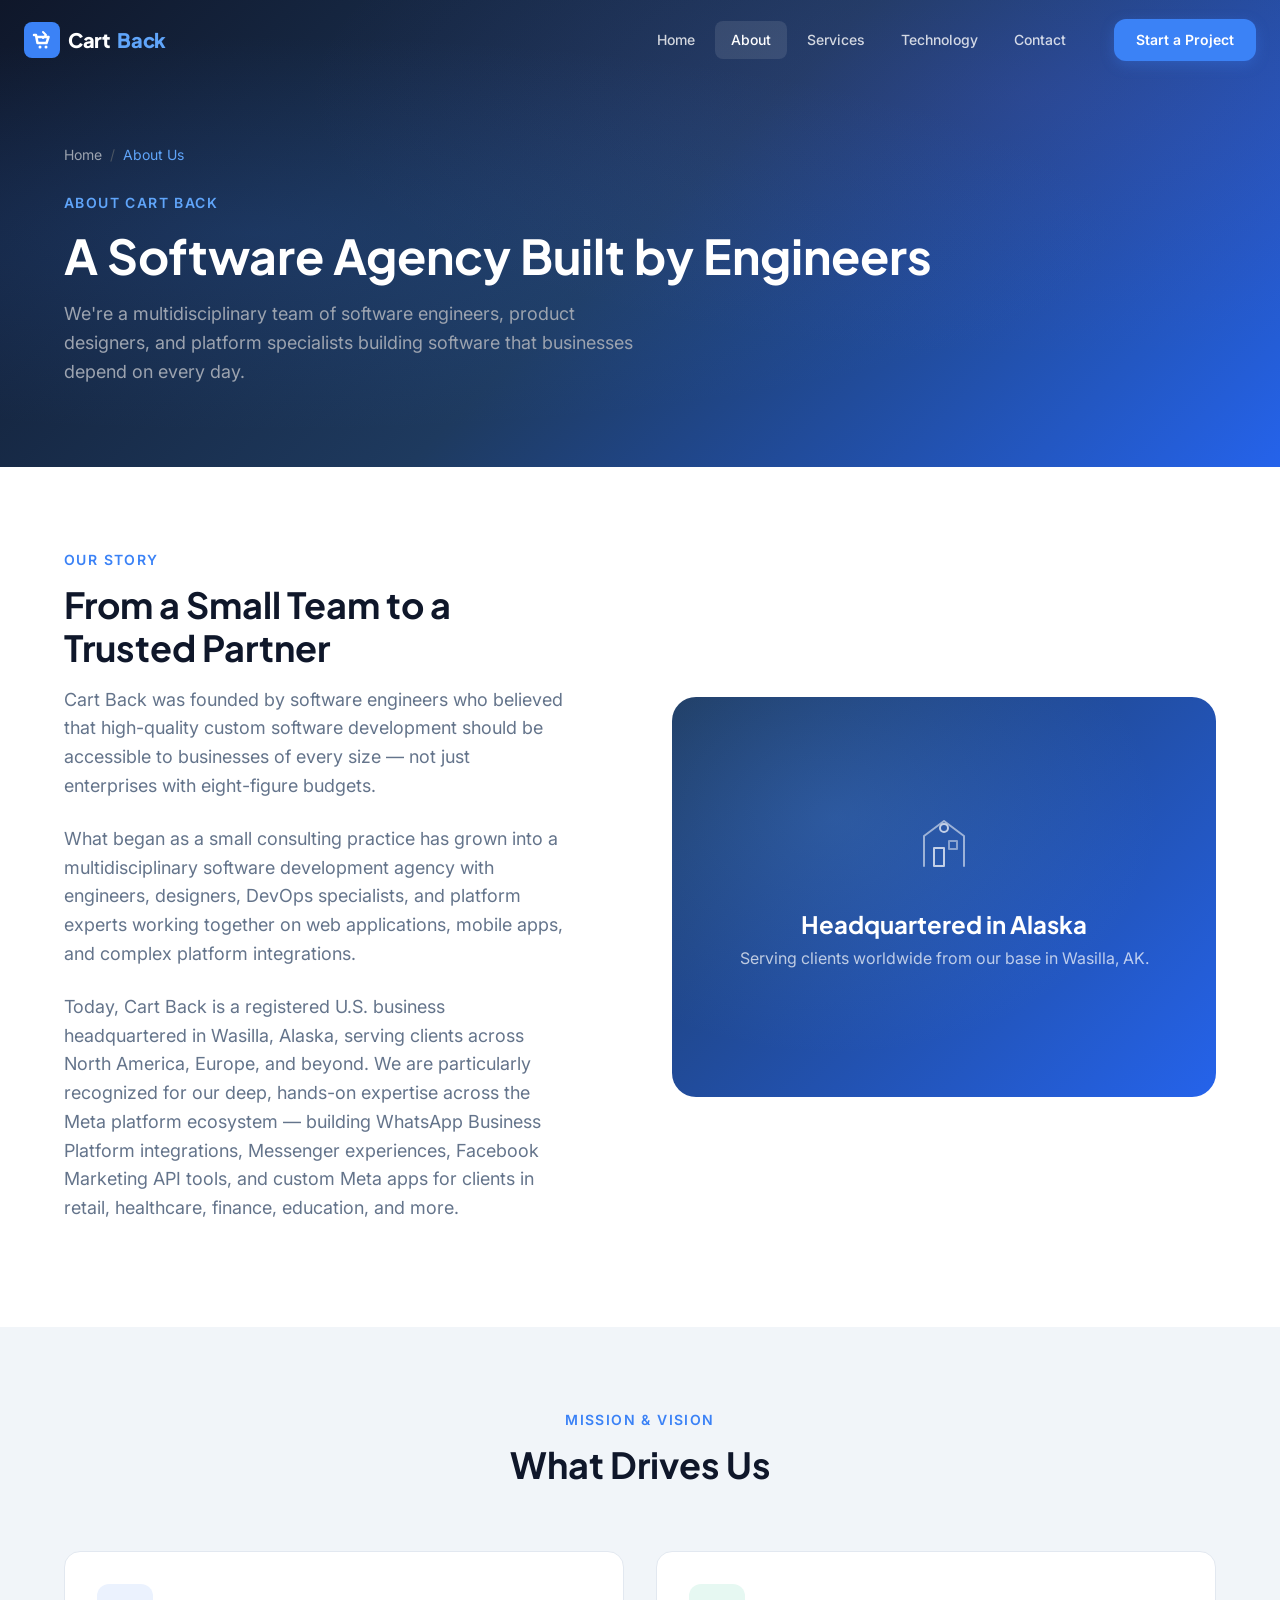
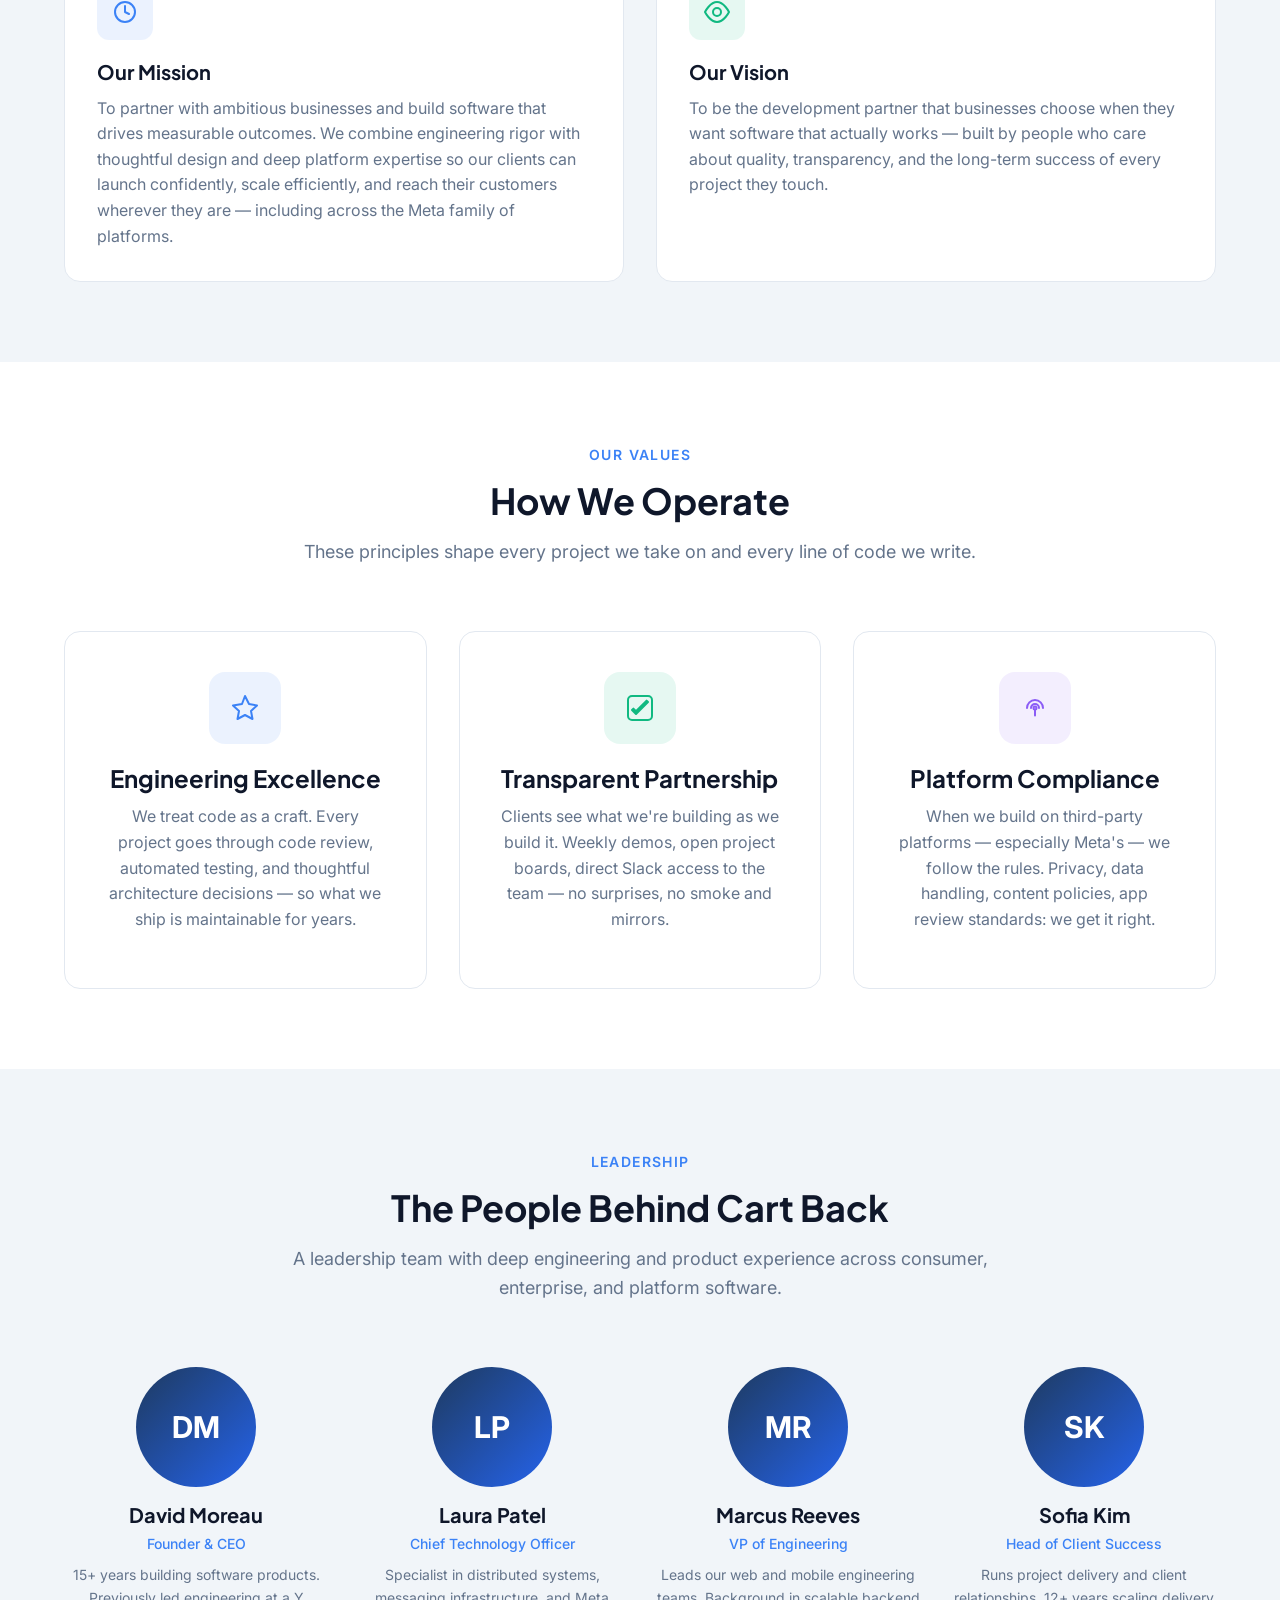
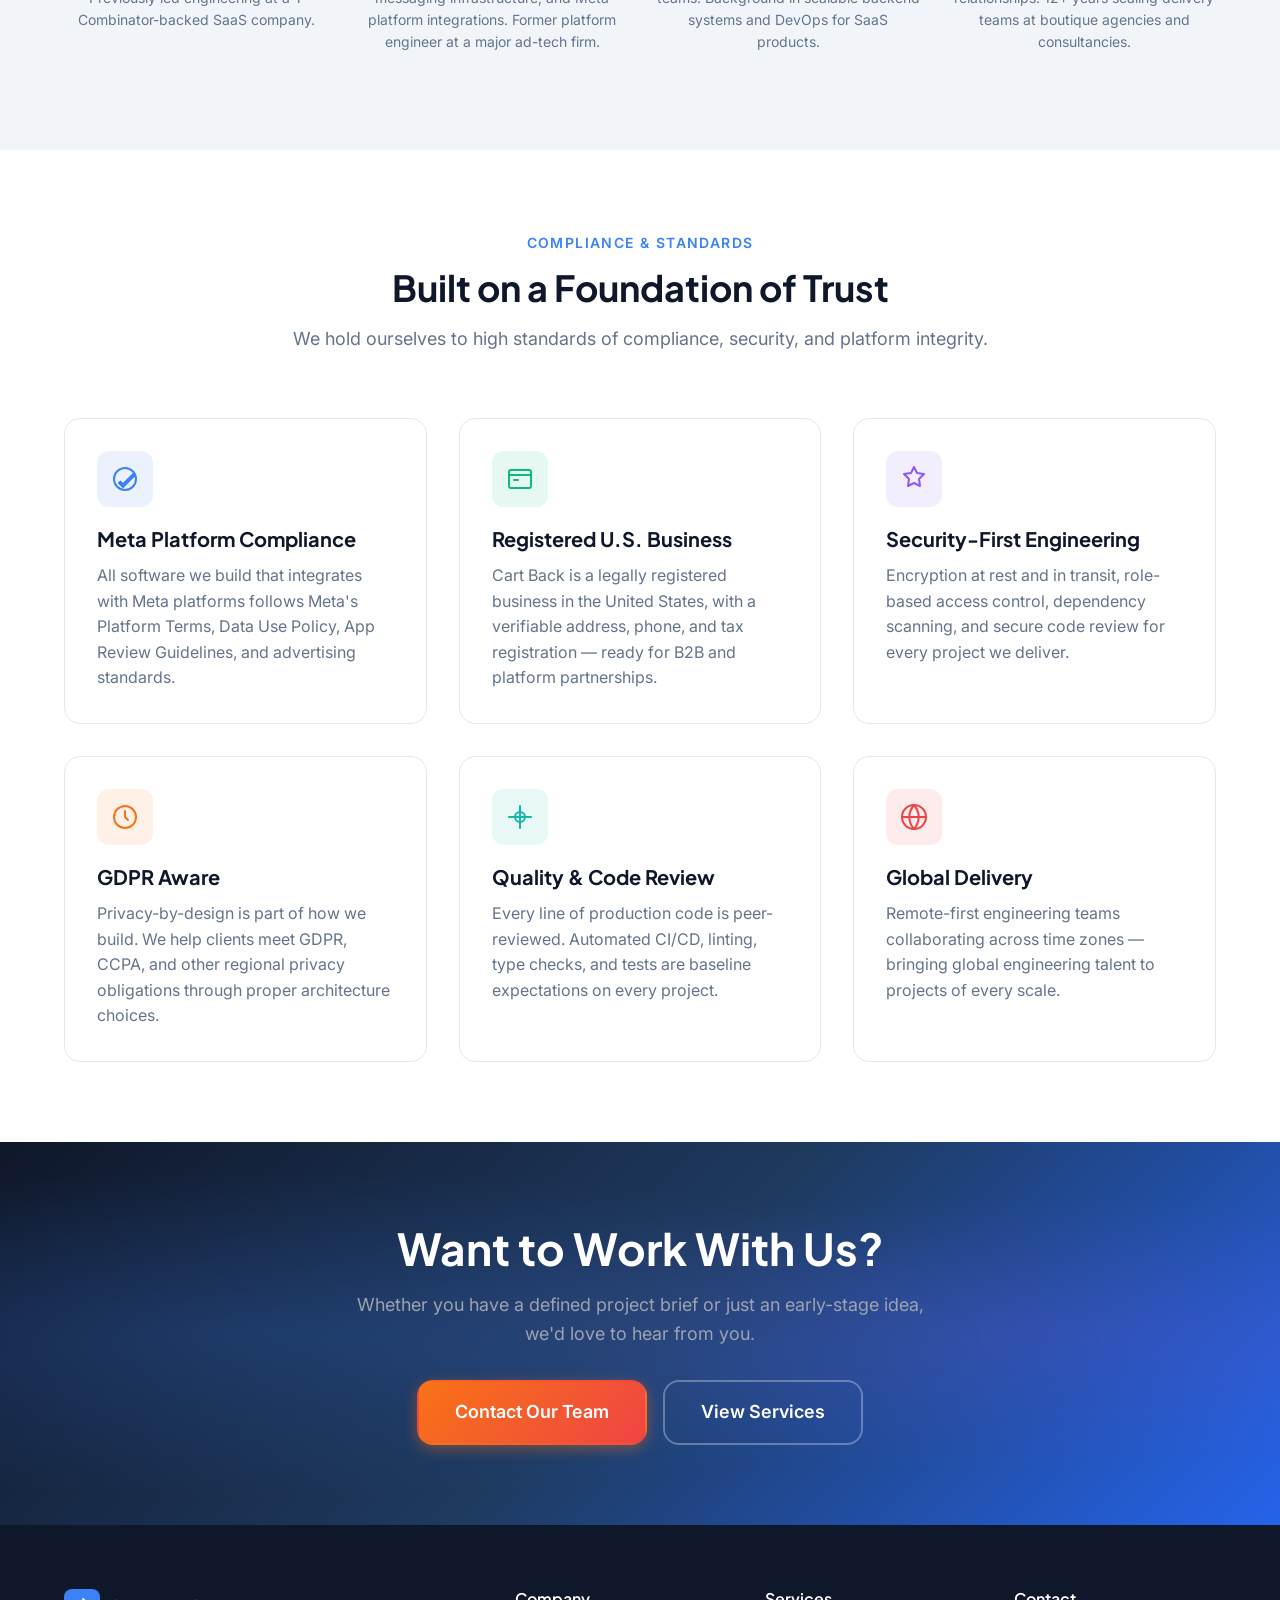
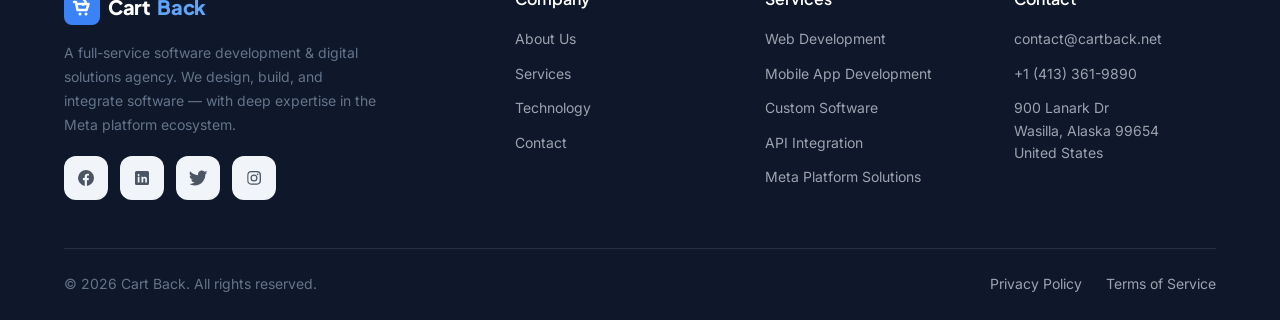
==== commit 2938da5e: "Reposition site as software development agency for Meta Tech Provider Complete rewrite of all conten" ====
--- a/about.html
+++ b/about.html
@@ -3,16 +3,16 @@
 <head>
   <meta charset="UTF-8">
   <meta name="viewport" content="width=device-width, initial-scale=1.0">
-  <meta name="description" content="About CartBack — Learn about our mission, team, and values. We're a marketing technology agency dedicated to helping e-commerce businesses recover lost revenue and grow.">
-  <meta name="keywords" content="CartBack, about us, e-commerce agency, marketing technology, company, team">
-  <meta name="author" content="CartBack">
-
-  <meta property="og:title" content="About CartBack — Our Mission & Team">
-  <meta property="og:description" content="Learn about CartBack's mission to help e-commerce businesses recover lost revenue through intelligent technology.">
+  <meta name="description" content="About Cart Back — Learn about our software development agency, our mission to build great software, our team of engineers and designers, and our values.">
+  <meta name="keywords" content="Cart Back, about us, software development agency, engineering team, Meta partner, company">
+  <meta name="author" content="Cart Back">
+
+  <meta property="og:title" content="About Cart Back — Our Mission &amp; Team">
+  <meta property="og:description" content="A software development agency on a mission to build great software with deep Meta platform expertise.">
   <meta property="og:type" content="website">
   <meta property="og:url" content="https://cartback.net/about.html">
 
-  <title>About Us — CartBack</title>
+  <title>About Us — Cart Back</title>
 
   <link rel="preconnect" href="https://fonts.googleapis.com">
   <link rel="preconnect" href="https://fonts.gstatic.com" crossorigin>
@@ -21,17 +21,10 @@
 </head>
 <body>
 
-  <!-- Header -->
   <header class="header" role="banner">
     <div class="header-inner">
-      <a href="index.html" class="logo" aria-label="CartBack Home">
-        <svg viewBox="0 0 36 36" fill="none" xmlns="http://www.w3.org/2000/svg">
-          <rect width="36" height="36" rx="8" fill="#3b82f6"/>
-          <path d="M10 13h2l1.5 8h9l2-6H14" stroke="#fff" stroke-width="2.5" stroke-linecap="round" stroke-linejoin="round"/>
-          <circle cx="16" cy="25" r="1.5" fill="#fff"/>
-          <circle cx="22" cy="25" r="1.5" fill="#fff"/>
-          <path d="M19 10l3 3-3 3" stroke="#fff" stroke-width="2" stroke-linecap="round" stroke-linejoin="round"/>
-        </svg>
+      <a href="index.html" class="logo" aria-label="Cart Back Home">
+        <svg viewBox="0 0 36 36" fill="none"><rect width="36" height="36" rx="8" fill="#3b82f6"/><path d="M10 13h2l1.5 8h9l2-6H14" stroke="#fff" stroke-width="2.5" stroke-linecap="round" stroke-linejoin="round"/><circle cx="16" cy="25" r="1.5" fill="#fff"/><circle cx="22" cy="25" r="1.5" fill="#fff"/><path d="M19 10l3 3-3 3" stroke="#fff" stroke-width="2" stroke-linecap="round" stroke-linejoin="round"/></svg>
         Cart<span class="highlight">Back</span>
       </a>
       <nav class="nav" role="navigation" aria-label="Main navigation">
@@ -43,24 +36,17 @@
           <a href="contact.html">Contact</a>
         </div>
         <div class="nav-cta">
-          <a href="contact.html" class="btn btn-accent btn-sm">Get Started</a>
+          <a href="contact.html" class="btn btn-accent btn-sm">Start a Project</a>
         </div>
       </nav>
-      <button class="mobile-toggle" aria-label="Toggle menu" aria-expanded="false">
-        <span></span><span></span><span></span>
-      </button>
-    </div>
-    <div class="mobile-menu" role="navigation" aria-label="Mobile navigation">
-      <a href="index.html">Home</a>
-      <a href="about.html">About</a>
-      <a href="services.html">Services</a>
-      <a href="technology.html">Technology</a>
-      <a href="contact.html">Contact</a>
-      <a href="contact.html" class="btn btn-accent">Get Started</a>
+      <button class="mobile-toggle" aria-label="Toggle menu"><span></span><span></span><span></span></button>
+    </div>
+    <div class="mobile-menu">
+      <a href="index.html">Home</a><a href="about.html">About</a><a href="services.html">Services</a><a href="technology.html">Technology</a><a href="contact.html">Contact</a>
+      <a href="contact.html" class="btn btn-accent">Start a Project</a>
     </div>
   </header>
 
-  <!-- Page Hero -->
   <section class="page-hero">
     <div class="container">
       <div class="breadcrumb">
@@ -68,22 +54,21 @@
         <span class="separator">/</span>
         <span class="current">About Us</span>
       </div>
-      <span class="label">About CartBack</span>
-      <h1>Building the Future of E-Commerce Recovery</h1>
-      <p>We're a team of marketing technologists, data scientists, and e-commerce experts on a mission to help online businesses maximize every customer interaction.</p>
-    </div>
-  </section>
-
-  <!-- Our Story -->
+      <span class="label">About Cart Back</span>
+      <h1>A Software Agency Built by Engineers</h1>
+      <p>We're a multidisciplinary team of software engineers, product designers, and platform specialists building software that businesses depend on every day.</p>
+    </div>
+  </section>
+
   <section class="section">
     <div class="container">
       <div class="feature-grid">
         <div class="feature-content fade-in-left">
           <span class="label">Our Story</span>
-          <h2>From Problem to Platform</h2>
-          <p>CartBack was founded with a simple observation: e-commerce businesses lose billions of dollars annually to abandoned shopping carts, yet most lack the technology and expertise to recover that revenue effectively.</p>
-          <p>Our founders — with decades of combined experience in e-commerce, advertising technology, and the Meta platform ecosystem — built CartBack to bridge that gap. Starting as a cart recovery tool, we've grown into a comprehensive marketing technology platform trusted by over 500 businesses worldwide.</p>
-          <p>Today, as an official Meta Technology Provider, we integrate deeply with Facebook, Instagram, WhatsApp, and Messenger to help brands reach customers where they are — and bring them back to complete their purchases.</p>
+          <h2>From a Small Team to a Trusted Partner</h2>
+          <p>Cart Back was founded by software engineers who believed that high-quality custom software development should be accessible to businesses of every size — not just enterprises with eight-figure budgets.</p>
+          <p>What began as a small consulting practice has grown into a multidisciplinary software development agency with engineers, designers, DevOps specialists, and platform experts working together on web applications, mobile apps, and complex platform integrations.</p>
+          <p>Today, Cart Back is a registered U.S. business headquartered in Wasilla, Alaska, serving clients across North America, Europe, and beyond. We are particularly recognized for our deep, hands-on expertise across the Meta platform ecosystem — building WhatsApp Business Platform integrations, Messenger experiences, Facebook Marketing API tools, and custom Meta apps for clients in retail, healthcare, finance, education, and more.</p>
         </div>
         <div class="feature-image fade-in-right">
           <div class="feature-image-content">
@@ -93,15 +78,14 @@
               <rect x="45" y="35" width="8" height="8" stroke="rgba(255,255,255,0.5)"/>
               <circle cx="40" cy="22" r="4" stroke="rgba(255,255,255,0.8)"/>
             </svg>
-            <h3>Founded in 2019</h3>
-            <p>Building e-commerce recovery technology for over 6 years.</p>
-          </div>
-        </div>
-      </div>
-    </div>
-  </section>
-
-  <!-- Mission & Vision -->
+            <h3>Headquartered in Alaska</h3>
+            <p>Serving clients worldwide from our base in Wasilla, AK.</p>
+          </div>
+        </div>
+      </div>
+    </div>
+  </section>
+
   <section class="section section-alt">
     <div class="container">
       <div class="section-header fade-in">
@@ -114,151 +98,147 @@
             <svg viewBox="0 0 28 28" fill="none" stroke="currentColor" stroke-width="2" stroke-linecap="round" stroke-linejoin="round"><circle cx="14" cy="14" r="10"/><path d="M14 8v6l4 2"/></svg>
           </div>
           <h3>Our Mission</h3>
-          <p>To empower e-commerce businesses of all sizes with enterprise-grade recovery and marketing technology that maximizes every customer interaction, recovers lost revenue, and drives sustainable growth — all through seamless integrations with the platforms customers use every day.</p>
+          <p>To partner with ambitious businesses and build software that drives measurable outcomes. We combine engineering rigor with thoughtful design and deep platform expertise so our clients can launch confidently, scale efficiently, and reach their customers wherever they are — including across the Meta family of platforms.</p>
         </div>
         <div class="card fade-in">
           <div class="card-icon green">
             <svg viewBox="0 0 28 28" fill="none" stroke="currentColor" stroke-width="2" stroke-linecap="round" stroke-linejoin="round"><path d="M2 14s5-10 12-10 12 10 12 10-5 10-12 10S2 14 2 14z"/><circle cx="14" cy="14" r="4"/></svg>
           </div>
           <h3>Our Vision</h3>
-          <p>To become the most trusted technology partner in the e-commerce ecosystem — where every abandoned cart is an opportunity, every customer message is personalized, and every brand has access to the same powerful tools that drive the world's top online retailers.</p>
-        </div>
-      </div>
-    </div>
-  </section>
-
-  <!-- Our Values -->
+          <p>To be the development partner that businesses choose when they want software that actually works — built by people who care about quality, transparency, and the long-term success of every project they touch.</p>
+        </div>
+      </div>
+    </div>
+  </section>
+
   <section class="section">
     <div class="container">
       <div class="section-header fade-in">
         <span class="label">Our Values</span>
-        <h2>The Principles That Guide Us</h2>
-        <p>Every decision we make — from product development to client support — is guided by these core values.</p>
+        <h2>How We Operate</h2>
+        <p>These principles shape every project we take on and every line of code we write.</p>
       </div>
       <div class="values-grid">
         <div class="value-card fade-in">
           <div class="value-icon blue">
             <svg width="32" height="32" viewBox="0 0 32 32" fill="none" stroke="currentColor" stroke-width="2" stroke-linecap="round" stroke-linejoin="round"><path d="M16 4l4 8 8 1.5-6 5.5 1.5 8L16 23l-7.5 4 1.5-8-6-5.5L13 12z"/></svg>
           </div>
-          <h3>Client-First Innovation</h3>
-          <p>We build technology that solves real problems. Every feature starts with a client need, not a trend. Our roadmap is driven by measurable impact on our clients' revenue.</p>
+          <h3>Engineering Excellence</h3>
+          <p>We treat code as a craft. Every project goes through code review, automated testing, and thoughtful architecture decisions — so what we ship is maintainable for years.</p>
         </div>
         <div class="value-card fade-in">
           <div class="value-icon green">
             <svg width="32" height="32" viewBox="0 0 32 32" fill="none" stroke="currentColor" stroke-width="2" stroke-linecap="round" stroke-linejoin="round"><path d="M12 22l-4-4 1.4-1.4L12 19.2 22.6 8.6 24 10z"/><rect x="4" y="4" width="24" height="24" rx="4"/></svg>
           </div>
-          <h3>Trust &amp; Transparency</h3>
-          <p>We handle millions of customer interactions daily. We earn trust through strict data privacy practices, transparent reporting, and honest communication with every stakeholder.</p>
+          <h3>Transparent Partnership</h3>
+          <p>Clients see what we're building as we build it. Weekly demos, open project boards, direct Slack access to the team — no surprises, no smoke and mirrors.</p>
         </div>
         <div class="value-card fade-in">
           <div class="value-icon purple">
             <svg width="32" height="32" viewBox="0 0 32 32" fill="none" stroke="currentColor" stroke-width="2" stroke-linecap="round" stroke-linejoin="round"><path d="M8 16c0-4.4 3.6-8 8-8s8 3.6 8 8"/><path d="M12 16c0-2.2 1.8-4 4-4s4 1.8 4 4"/><circle cx="16" cy="16" r="1.5"/><path d="M16 17.5v6"/></svg>
           </div>
-          <h3>Relentless Performance</h3>
-          <p>We measure everything. From message delivery rates to revenue recovered, we obsess over performance metrics and continuously optimize to deliver better results.</p>
-        </div>
-      </div>
-    </div>
-  </section>
-
-  <!-- Leadership Team -->
+          <h3>Platform Compliance</h3>
+          <p>When we build on third-party platforms — especially Meta's — we follow the rules. Privacy, data handling, content policies, app review standards: we get it right.</p>
+        </div>
+      </div>
+    </div>
+  </section>
+
   <section class="section section-alt">
     <div class="container">
       <div class="section-header fade-in">
         <span class="label">Leadership</span>
-        <h2>Meet Our Team</h2>
-        <p>Our leadership brings together decades of experience in e-commerce, advertising technology, and platform engineering.</p>
+        <h2>The People Behind Cart Back</h2>
+        <p>A leadership team with deep engineering and product experience across consumer, enterprise, and platform software.</p>
       </div>
       <div class="team-grid">
         <div class="team-member fade-in">
           <div class="team-avatar">DM</div>
           <h4>David Moreau</h4>
-          <span class="role">Co-Founder &amp; CEO</span>
-          <p>Former Head of E-Commerce at a Fortune 500 retailer. 15+ years in digital commerce and marketing technology.</p>
+          <span class="role">Founder &amp; CEO</span>
+          <p>15+ years building software products. Previously led engineering at a Y Combinator-backed SaaS company.</p>
         </div>
         <div class="team-member fade-in">
           <div class="team-avatar">LP</div>
           <h4>Laura Patel</h4>
-          <span class="role">Co-Founder &amp; CTO</span>
-          <p>Former engineering lead at a top ad-tech company. Expert in Meta platform APIs and distributed messaging systems.</p>
+          <span class="role">Chief Technology Officer</span>
+          <p>Specialist in distributed systems, messaging infrastructure, and Meta platform integrations. Former platform engineer at a major ad-tech firm.</p>
         </div>
         <div class="team-member fade-in">
           <div class="team-avatar">MR</div>
           <h4>Marcus Reeves</h4>
           <span class="role">VP of Engineering</span>
-          <p>Led platform engineering teams at major SaaS companies. Specializes in real-time data pipelines and API integrations.</p>
+          <p>Leads our web and mobile engineering teams. Background in scalable backend systems and DevOps for SaaS products.</p>
         </div>
         <div class="team-member fade-in">
           <div class="team-avatar">SK</div>
           <h4>Sofia Kim</h4>
-          <span class="role">VP of Client Success</span>
-          <p>12+ years helping e-commerce brands scale. Previously built the customer success program at a leading marketing platform.</p>
-        </div>
-      </div>
-    </div>
-  </section>
-
-  <!-- Certifications & Partnerships -->
+          <span class="role">Head of Client Success</span>
+          <p>Runs project delivery and client relationships. 12+ years scaling delivery teams at boutique agencies and consultancies.</p>
+        </div>
+      </div>
+    </div>
+  </section>
+
   <section class="section">
     <div class="container">
       <div class="section-header fade-in">
-        <span class="label">Certifications</span>
-        <h2>Partnerships &amp; Compliance</h2>
-        <p>We maintain the highest standards of compliance and hold official partnerships with leading technology platforms.</p>
+        <span class="label">Compliance &amp; Standards</span>
+        <h2>Built on a Foundation of Trust</h2>
+        <p>We hold ourselves to high standards of compliance, security, and platform integrity.</p>
       </div>
       <div class="grid grid-3">
         <div class="card fade-in">
           <div class="card-icon">
             <svg viewBox="0 0 28 28" fill="none" stroke="currentColor" stroke-width="2" stroke-linecap="round" stroke-linejoin="round"><path d="M12 22l-4-4 1.4-1.4L12 19.2 22.6 8.6 24 10z"/><circle cx="14" cy="14" r="11"/></svg>
           </div>
-          <h3>Meta Technology Provider</h3>
-          <p>Official Meta Technology Provider with certified integrations across Facebook, Instagram, WhatsApp, and Messenger platforms.</p>
+          <h3>Meta Platform Compliance</h3>
+          <p>All software we build that integrates with Meta platforms follows Meta's Platform Terms, Data Use Policy, App Review Guidelines, and advertising standards.</p>
         </div>
         <div class="card fade-in">
           <div class="card-icon green">
             <svg viewBox="0 0 28 28" fill="none" stroke="currentColor" stroke-width="2" stroke-linecap="round" stroke-linejoin="round"><rect x="3" y="5" width="22" height="18" rx="2"/><path d="M3 10h22"/><path d="M8 15h4"/></svg>
           </div>
-          <h3>Meta Business Verified</h3>
-          <p>Fully verified Meta Business account with established business presence, verified domain, and compliant advertising practices.</p>
+          <h3>Registered U.S. Business</h3>
+          <p>Cart Back is a legally registered business in the United States, with a verifiable address, phone, and tax registration — ready for B2B and platform partnerships.</p>
         </div>
         <div class="card fade-in">
           <div class="card-icon purple">
             <svg viewBox="0 0 28 28" fill="none" stroke="currentColor" stroke-width="2" stroke-linecap="round" stroke-linejoin="round"><path d="M14 2l3 6 7 1-5 5 1 7-6-3-6 3 1-7-5-5 7-1z"/></svg>
           </div>
-          <h3>SOC 2 Type II Compliant</h3>
-          <p>Independently audited security controls ensuring your data is protected with enterprise-grade security standards.</p>
+          <h3>Security-First Engineering</h3>
+          <p>Encryption at rest and in transit, role-based access control, dependency scanning, and secure code review for every project we deliver.</p>
         </div>
         <div class="card fade-in">
           <div class="card-icon orange">
             <svg viewBox="0 0 28 28" fill="none" stroke="currentColor" stroke-width="2" stroke-linecap="round" stroke-linejoin="round"><circle cx="14" cy="14" r="11"/><path d="M14 8v6l3 3"/></svg>
           </div>
-          <h3>GDPR Compliant</h3>
-          <p>Full compliance with the General Data Protection Regulation, including data processing agreements and privacy-by-design architecture.</p>
+          <h3>GDPR Aware</h3>
+          <p>Privacy-by-design is part of how we build. We help clients meet GDPR, CCPA, and other regional privacy obligations through proper architecture choices.</p>
         </div>
         <div class="card fade-in">
           <div class="card-icon teal">
             <svg viewBox="0 0 28 28" fill="none" stroke="currentColor" stroke-width="2" stroke-linecap="round" stroke-linejoin="round"><path d="M14 3v22"/><path d="M3 14h22"/><circle cx="14" cy="14" r="5"/></svg>
           </div>
-          <h3>WhatsApp BSP</h3>
-          <p>Official WhatsApp Business Solution Provider with direct API access, enterprise SLAs, and dedicated technical support from Meta.</p>
+          <h3>Quality &amp; Code Review</h3>
+          <p>Every line of production code is peer-reviewed. Automated CI/CD, linting, type checks, and tests are baseline expectations on every project.</p>
         </div>
         <div class="card fade-in">
           <div class="card-icon red">
             <svg viewBox="0 0 28 28" fill="none" stroke="currentColor" stroke-width="2" stroke-linecap="round" stroke-linejoin="round"><path d="M14 2C7.37 2 2 7.37 2 14s5.37 12 12 12 12-5.37 12-12S20.63 2 14 2z"/><path d="M2 14h24"/><path d="M14 2c3 3.5 4.7 7.6 4.7 12S17 22.5 14 26c-3-3.5-4.7-7.6-4.7-12S11 5.5 14 2z"/></svg>
           </div>
-          <h3>CCPA Compliant</h3>
-          <p>Full compliance with the California Consumer Privacy Act, with transparent data collection disclosures and consumer rights management.</p>
-        </div>
-      </div>
-    </div>
-  </section>
-
-  <!-- CTA -->
+          <h3>Global Delivery</h3>
+          <p>Remote-first engineering teams collaborating across time zones — bringing global engineering talent to projects of every scale.</p>
+        </div>
+      </div>
+    </div>
+  </section>
+
   <section class="cta-section">
     <div class="container">
       <div class="cta-content fade-in">
         <h2>Want to Work With Us?</h2>
-        <p>Whether you're an e-commerce startup or an enterprise brand, we have the technology and expertise to grow your business.</p>
+        <p>Whether you have a defined project brief or just an early-stage idea, we'd love to hear from you.</p>
         <div class="cta-buttons">
           <a href="contact.html" class="btn btn-cta btn-lg">Contact Our Team</a>
           <a href="services.html" class="btn btn-outline btn-lg">View Services</a>
@@ -267,7 +247,6 @@
     </div>
   </section>
 
-  <!-- Footer -->
   <footer class="footer" role="contentinfo">
     <div class="container">
       <div class="footer-grid">
@@ -276,7 +255,7 @@
             <svg viewBox="0 0 36 36" fill="none"><rect width="36" height="36" rx="8" fill="#3b82f6"/><path d="M10 13h2l1.5 8h9l2-6H14" stroke="#fff" stroke-width="2.5" stroke-linecap="round" stroke-linejoin="round"/><circle cx="16" cy="25" r="1.5" fill="#fff"/><circle cx="22" cy="25" r="1.5" fill="#fff"/><path d="M19 10l3 3-3 3" stroke="#fff" stroke-width="2" stroke-linecap="round" stroke-linejoin="round"/></svg>
             Cart<span class="highlight">Back</span>
           </a>
-          <p>E-commerce recovery and marketing technology agency. We help businesses recover lost revenue through intelligent automation and Meta platform integrations.</p>
+          <p>A full-service software development &amp; digital solutions agency. We design, build, and integrate software — with deep expertise in the Meta platform ecosystem.</p>
           <div class="social-links">
             <a href="#" class="social-link" aria-label="Facebook"><svg viewBox="0 0 20 20" fill="currentColor"><path d="M18 10a8 8 0 10-9.25 7.9v-5.59H6.96V10h1.79V8.41c0-1.77 1.05-2.74 2.66-2.74.77 0 1.58.14 1.58.14v1.74h-.89c-.88 0-1.15.54-1.15 1.1V10h1.96l-.31 2.31h-1.65v5.59A8 8 0 0018 10z"/></svg></a>
             <a href="#" class="social-link" aria-label="LinkedIn"><svg viewBox="0 0 20 20" fill="currentColor"><path d="M15.5 3h-11A1.5 1.5 0 003 4.5v11A1.5 1.5 0 004.5 17h11a1.5 1.5 0 001.5-1.5v-11A1.5 1.5 0 0015.5 3zM7.5 14.5H5.75V8.75H7.5v5.75zM6.625 7.875a1 1 0 110-2 1 1 0 010 2zm8.375 6.625H13.25v-2.8c0-.67-.013-1.53-.938-1.53-.938 0-1.08.73-1.08 1.48v2.85H9.5V8.75h1.67v.79h.023c.233-.44.8-.9 1.645-.9 1.76 0 2.085 1.16 2.085 2.66v3.2z"/></svg></a>
@@ -286,37 +265,24 @@
         </div>
         <div class="footer-column">
           <h4>Company</h4>
-          <div class="footer-links">
-            <a href="about.html">About Us</a>
-            <a href="services.html">Services</a>
-            <a href="technology.html">Technology</a>
-            <a href="contact.html">Contact</a>
-          </div>
+          <div class="footer-links"><a href="about.html">About Us</a><a href="services.html">Services</a><a href="technology.html">Technology</a><a href="contact.html">Contact</a></div>
         </div>
         <div class="footer-column">
-          <h4>Solutions</h4>
-          <div class="footer-links">
-            <a href="services.html">Cart Recovery</a>
-            <a href="services.html">Meta Advertising</a>
-            <a href="services.html">WhatsApp Commerce</a>
-            <a href="services.html">Marketing Automation</a>
-          </div>
+          <h4>Services</h4>
+          <div class="footer-links"><a href="services.html">Web Development</a><a href="services.html">Mobile App Development</a><a href="services.html">Custom Software</a><a href="services.html">API Integration</a><a href="services.html">Meta Platform Solutions</a></div>
         </div>
         <div class="footer-column">
           <h4>Contact</h4>
           <div class="footer-links">
             <a href="mailto:contact@cartback.net">contact@cartback.net</a>
-            <a href="tel:+18005557278">+1 (800) 555-CART</a>
-            <a>1234 Commerce Blvd, Suite 500<br>New York, NY 10001</a>
+            <a href="tel:+14133619890">+1 (413) 361-9890</a>
+            <a>900 Lanark Dr<br>Wasilla, Alaska 99654<br>United States</a>
           </div>
         </div>
       </div>
       <div class="footer-bottom">
-        <p>&copy; 2026 CartBack. All rights reserved.</p>
-        <div class="footer-legal">
-          <a href="privacy-policy.html">Privacy Policy</a>
-          <a href="terms-of-service.html">Terms of Service</a>
-        </div>
+        <p>&copy; 2026 Cart Back. All rights reserved.</p>
+        <div class="footer-legal"><a href="privacy-policy.html">Privacy Policy</a><a href="terms-of-service.html">Terms of Service</a></div>
       </div>
     </div>
   </footer>
